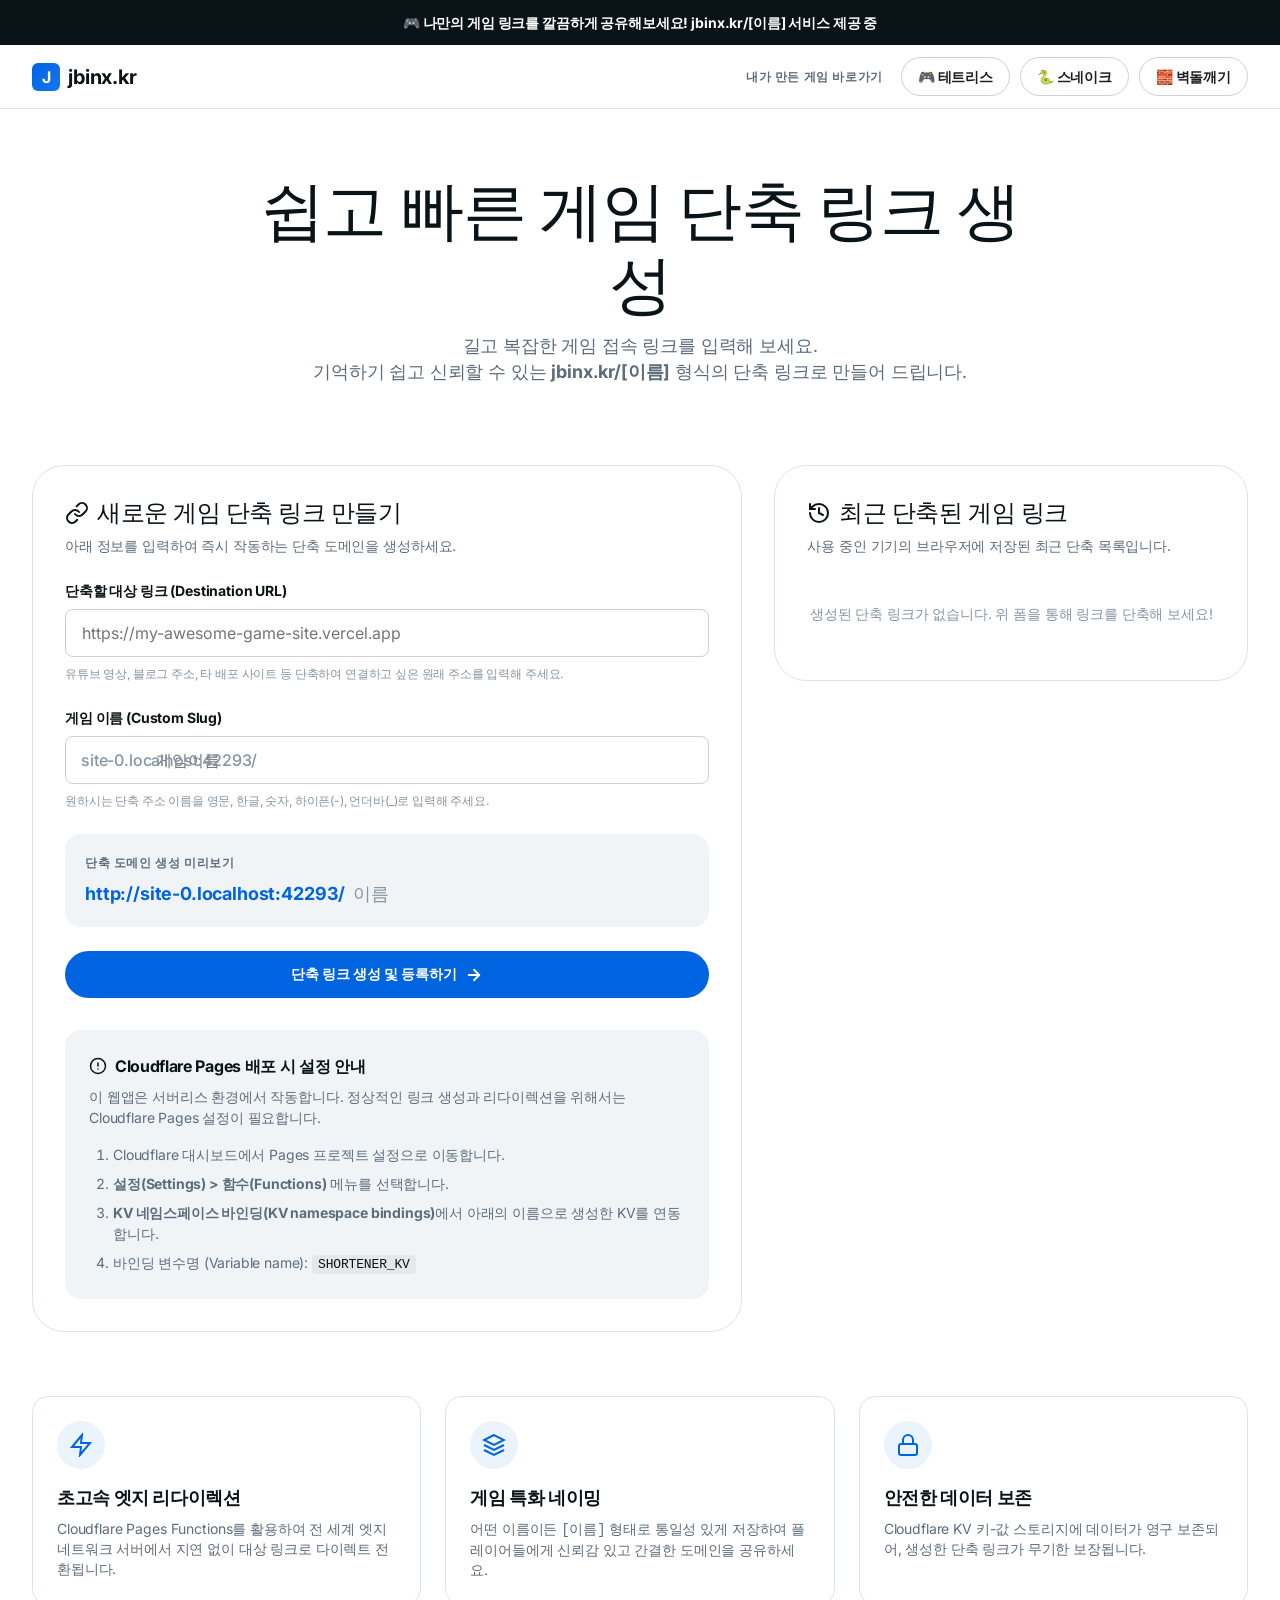
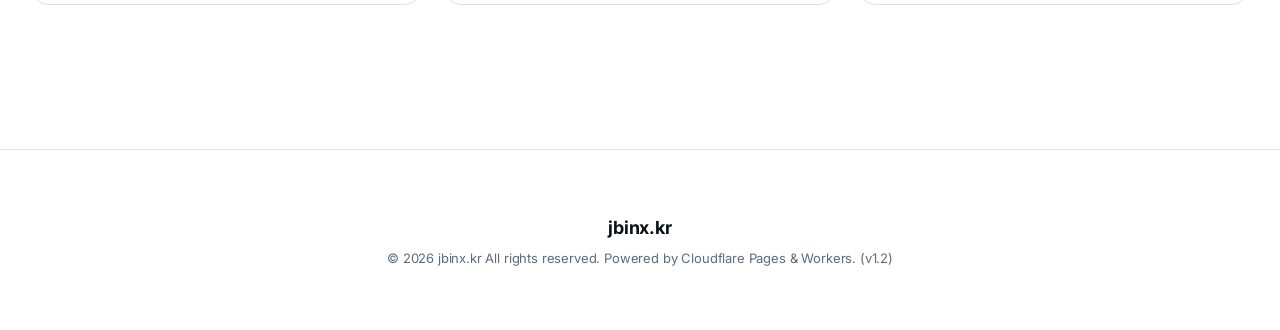
==== index.html @ 9cbcae5b "Update index.html" ====
<!DOCTYPE html>
<html lang="ko">
<head>
  <meta charset="UTF-8">
  <meta name="viewport" content="width=device-width, initial-scale=1.0">
  <title>jbinx.kr | 게임 링크 단축기 (Game URL Shortener)</title>
  <meta name="description" content="나만의 게임 링크를 깔끔하고 기억하기 쉬운 [이름]Game 형식의 단축 도메인으로 변환해 보세요.">
  <link rel="stylesheet" href="styles.css">
</head>
<body>

  <!-- Promo Banner -->
  <div class="header-promo">
    <span>🎮 나만의 게임 링크를 깔끔하게 공유해보세요! jbinx.kr/[이름] 서비스 제공 중</span>
  </div>

  <!-- Desktop/Mobile Navigation -->
  <header class="header-nav">
    <a href="#" class="nav-logo">
      <div class="nav-logo-icon">J</div>
      <span>jbinx<strong>.kr</strong></span>
    </a>
    
    <div class="nav-menu">
      <span class="nav-menu-title">내가 만든 게임 바로가기</span>
      <!-- Example Game Quick Links -->
      <a href="https://jbinx.kr/TetrisGame" class="nav-item" target="_blank">
        <span>🎮 테트리스</span>
      </a>
      <a href="https://jbinx.kr/SnakeGame" class="nav-item" target="_blank">
        <span>🐍 스네이크</span>
      </a>
      <a href="https://jbinx.kr/BrickGame" class="nav-item" target="_blank">
        <span>🧱 벽돌깨기</span>
      </a>
    </div>
  </header>

  <!-- Page Container -->
  <main class="container">
    
    <!-- Hero Section -->
    <section class="hero-section">
      <h1 class="hero-display">쉽고 빠른 게임 단축 링크 생성</h1>
      <p class="hero-subtitle subtitle-md">
        길고 복잡한 게임 접속 링크를 입력해 보세요.<br>
        기억하기 쉽고 신뢰할 수 있는 <strong>jbinx.kr/[이름]</strong> 형식의 단축 링크로 만들어 드립니다.
      </p>
    </section>

    <!-- Main Content Grid -->
    <div class="main-grid">
      
      <!-- Left Column: Shortener Form -->
      <div class="card">
        <h2 class="heading-sm card-title">
          <svg width="24" height="24" viewBox="0 0 24 24" fill="none" stroke="currentColor" stroke-width="2" stroke-linecap="round" stroke-linejoin="round" class="feather feather-link"><path d="M10 13a5 5 0 0 0 7.54.54l3-3a5 5 0 0 0-7.07-7.07l-1.72 1.71"></path><path d="M14 11a5 5 0 0 0-7.54-.54l-3 3a5 5 0 0 0 7.07 7.07l1.71-1.71"></path></svg>
          새로운 게임 단축 링크 만들기
        </h2>
        <p class="body-sm card-subtitle">아래 정보를 입력하여 즉시 작동하는 단축 도메인을 생성하세요.</p>

        <form id="shorten-form" novalidate>
          <!-- URL Input -->
          <div class="form-group">
            <label for="dest-url" class="form-label">단축할 대상 링크 (Destination URL)</label>
            <div class="input-container">
              <input type="url" id="dest-url" class="text-input" placeholder="https://my-awesome-game-site.vercel.app" required>
            </div>
            <p class="input-helper">유튜브 영상, 블로그 주소, 타 배포 사이트 등 단축하여 연결하고 싶은 원래 주소를 입력해 주세요.</p>
            <div id="url-error" class="input-error-msg">올바른 URL 형식을 입력해 주세요 (예: https://example.com)</div>
          </div>

          <!-- Custom Slug Input -->
          <div class="form-group">
            <label for="custom-slug" class="form-label">게임 이름 (Custom Slug)</label>
            <div class="input-container">
              <input type="text" id="custom-slug" class="text-input has-prefix" placeholder="게임이름" required pattern="^[a-zA-Z0-9-_\u3131-\uD79D]+$">
              <span class="input-prefix">jbinx.kr/</span>
            </div>
            <p class="input-helper">원하시는 단축 주소 이름을 영문, 한글, 숫자, 하이픈(-), 언더바(_)로 입력해 주세요.</p>
            <div id="slug-error" class="input-error-msg">영문, 한글, 숫자, 하이픈(-), 언더바(_)만 사용 가능합니다.</div>
          </div>

          <!-- Dynamic Preview Box -->
          <div class="preview-box">
            <span class="preview-label">단축 도메인 생성 미리보기</span>
            <div class="preview-value">
              <span id="preview-domain">https://jbinx.kr/</span><span id="preview-slug" class="preview-placeholder">이름</span>
            </div>
          </div>

          <!-- Submit Button -->
          <button type="submit" id="submit-btn" class="button-buy-cta">
            <span>단축 링크 생성 및 등록하기</span>
            <svg width="18" height="18" viewBox="0 0 24 24" fill="none" stroke="currentColor" stroke-width="2.5" stroke-linecap="round" stroke-linejoin="round"><line x1="5" y1="12" x2="19" y2="12"></line><polyline points="12 5 19 12 12 19"></polyline></svg>
          </button>
        </form>

        <!-- KV Connection Instruction -->
        <div class="help-box">
          <h3>
            <svg width="18" height="18" viewBox="0 0 24 24" fill="none" stroke="currentColor" stroke-width="2" stroke-linecap="round" stroke-linejoin="round" class="feather feather-alert-circle"><circle cx="12" cy="12" r="10"></circle><line x1="12" y1="8" x2="12" y2="12"></line><line x1="12" y1="16" x2="12.01" y2="16"></line></svg>
            Cloudflare Pages 배포 시 설정 안내
          </h3>
          <p>이 웹앱은 서버리스 환경에서 작동합니다. 정상적인 링크 생성과 리다이렉션을 위해서는 Cloudflare Pages 설정이 필요합니다.</p>
          <ol>
            <li>Cloudflare 대시보드에서 Pages 프로젝트 설정으로 이동합니다.</li>
            <li><strong>설정(Settings) > 함수(Functions)</strong> 메뉴를 선택합니다.</li>
            <li><strong>KV 네임스페이스 바인딩(KV namespace bindings)</strong>에서 아래의 이름으로 생성한 KV를 연동합니다.</li>
            <li>바인딩 변수명 (Variable name): <code>SHORTENER_KV</code></li>
          </ol>
        </div>
      </div>

      <!-- Right Column: Recent Links -->
      <div class="card">
        <h2 class="heading-sm card-title">
          <svg width="24" height="24" viewBox="0 0 24 24" fill="none" stroke="currentColor" stroke-width="2" stroke-linecap="round" stroke-linejoin="round" class="feather feather-history"><path d="M3 12a9 9 0 1 0 9-9 9.75 9.75 0 0 0-6.74 2.74L3 8"></path><polyline points="3 3 3 8 8 8"></polyline><line x1="12" y1="7" x2="12" y2="12"></line><line x1="12" y1="12" x2="16" y2="14"></line></svg>
          최근 단축된 게임 링크
        </h2>
        <p class="body-sm card-subtitle">사용 중인 기기의 브라우저에 저장된 최근 단축 목록입니다.</p>

        <div id="recent-links-container">
          <!-- Dynamically populated links -->
          <div class="links-list" id="links-list">
            <!-- Loading/Empty State placeholder -->
            <p class="text-center body-sm" style="padding: var(--space-xl) 0; color: var(--color-stone);">생성된 단축 링크가 없습니다. 위 폼을 통해 링크를 단축해 보세요!</p>
          </div>
        </div>
      </div>

    </div>

    <!-- Feature Grid -->
    <div class="feature-grid">
      <div class="feature-card">
        <div class="feature-icon">
          <svg viewBox="0 0 24 24" fill="none" stroke="currentColor" stroke-width="2"><polygon points="13 2 3 14 12 14 11 22 21 10 12 10 13 2"></polygon></svg>
        </div>
        <h3 class="subtitle-lg">초고속 엣지 리다이렉션</h3>
        <p class="body-sm">Cloudflare Pages Functions를 활용하여 전 세계 엣지 네트워크 서버에서 지연 없이 대상 링크로 다이렉트 전환됩니다.</p>
      </div>

      <div class="feature-card">
        <div class="feature-icon">
          <svg viewBox="0 0 24 24" fill="none" stroke="currentColor" stroke-width="2"><path d="M12 2L2 7l10 5 10-5-10-5zM2 17l10 5 10-5M2 12l10 5 10-5"></path></svg>
        </div>
        <h3 class="subtitle-lg">게임 특화 네이밍</h3>
        <p class="body-sm">어떤 이름이든 <code>[이름]</code> 형태로 통일성 있게 저장하여 플레이어들에게 신뢰감 있고 간결한 도메인을 공유하세요.</p>
      </div>

      <div class="feature-card">
        <div class="feature-icon">
          <svg viewBox="0 0 24 24" fill="none" stroke="currentColor" stroke-width="2"><rect x="3" y="11" width="18" height="11" rx="2" ry="2"></rect><path d="M7 11V7a5 5 0 0 1 10 0v4"></path></svg>
        </div>
        <h3 class="subtitle-lg">안전한 데이터 보존</h3>
        <p class="body-sm">Cloudflare KV 키-값 스토리지에 데이터가 영구 보존되어, 생성한 단축 링크가 무기한 보장됩니다.</p>
      </div>
    </div>

  </main>

  <!-- Footer Section -->
  <footer>
    <div class="footer-logo">jbinx.kr</div>
    <div class="footer-copy">© 2026 jbinx.kr All rights reserved. Powered by Cloudflare Pages & Workers. (v1.2)</div>
  </footer>

  <!-- Toast Notification -->
  <div class="toast-container" id="toast-container">
    <!-- Toasts dynamically appended here -->
  </div>

  <script src="app.js?v=1.3"></script>
</body>
</html>
---- styles.css ----
@import url('https://fonts.googleapis.com/css2?family=Inter:wght@300;400;500;700&display=swap');

:root {
  /* Color System */
  --color-primary: #0064e0;
  --color-primary-deep: #0457cb;
  --color-primary-soft: rgba(0, 100, 224, 0.08);
  --color-fb-blue: #1876f2;
  --color-success: #31a24c;
  --color-success-bg: rgba(49, 162, 76, 0.1);
  --color-warning: #f7b928;
  --color-warning-bg: rgba(247, 185, 40, 0.1);
  --color-critical: #e41e3f;
  --color-critical-strong: #f0284a;
  --color-critical-bg: rgba(228, 30, 63, 0.08);
  --color-canvas: #ffffff;
  --color-surface-soft: #f1f4f7;
  --color-ink-deep: #0a1317;
  --color-ink: #1c1e21;
  --color-charcoal: #444950;
  --color-slate: #4b4c4f;
  --color-steel: #5d6c7b;
  --color-stone: #8595a4;
  --color-hairline: #ced0d4;
  --color-hairline-soft: #dee3e9;
  --color-disabled-text: #bcc0c4;
  --color-ink-button: #000000;
  --color-on-ink-button: #ffffff;

  /* Typography Scale */
  --font-family: 'Inter', -apple-system, BlinkMacSystemFont, "Segoe UI", Roboto, Helvetica, Arial, sans-serif;

  /* Border Radius */
  --rounded-xs: 2px;
  --rounded-sm: 4px;
  --rounded-md: 6px;
  --rounded-lg: 8px;
  --rounded-xl: 16px;
  --rounded-xxl: 24px;
  --rounded-xxxl: 32px;
  --rounded-feature: 40px;
  --rounded-full: 100px;
  --rounded-circle: 50%;

  /* Spacing */
  --space-xxs: 4px;
  --space-xs: 8px;
  --space-sm: 10px;
  --space-md: 12px;
  --space-base: 16px;
  --space-lg: 20px;
  --space-xl: 24px;
  --space-xxl: 32px;
  --space-xxxl: 40px;
  --space-section-sm: 48px;
  --space-section: 64px;
  --space-section-lg: 80px;
  --space-hero: 120px;

  /* Transitions */
  --transition-fast: 150ms cubic-bezier(0.1, 0.9, 0.2, 1);
  --transition-normal: 250ms cubic-bezier(0.1, 0.9, 0.2, 1);
}

/* Reset & Base */
*, *::before, *::after {
  box-sizing: border-box;
  margin: 0;
  padding: 0;
}

body {
  font-family: var(--font-family);
  background-color: var(--color-canvas);
  color: var(--color-ink);
  -webkit-font-smoothing: antialiased;
  -moz-osx-font-smoothing: grayscale;
  line-height: 1.5;
  letter-spacing: -0.16px;
}

/* Scrollbar styling */
::-webkit-scrollbar {
  width: 8px;
  height: 8px;
}
::-webkit-scrollbar-track {
  background: var(--color-surface-soft);
}
::-webkit-scrollbar-thumb {
  background: var(--color-hairline);
  border-radius: var(--rounded-full);
}
::-webkit-scrollbar-thumb:hover {
  background: var(--color-stone);
}

/* Typography Utility Classes */
h1, h2, h3, h4, h5, h6 {
  font-weight: 500;
  color: var(--color-ink-deep);
  letter-spacing: -0.02em;
}

.hero-display {
  font-size: clamp(36px, 5vw, 64px);
  font-weight: 500;
  line-height: 1.16;
}

.display-lg {
  font-size: clamp(28px, 4vw, 48px);
  font-weight: 500;
  line-height: 1.17;
}

.heading-lg {
  font-size: 36px;
  font-weight: 500;
  line-height: 1.28;
}

.heading-md {
  font-size: 28px;
  font-weight: 300;
  line-height: 1.21;
}

.heading-sm {
  font-size: 24px;
  font-weight: 500;
  line-height: 1.25;
}

.subtitle-lg {
  font-size: 18px;
  font-weight: 700;
  line-height: 1.44;
}

.subtitle-md {
  font-size: 18px;
  font-weight: 400;
  line-height: 1.44;
}

.body-md {
  font-size: 16px;
  font-weight: 400;
  line-height: 1.50;
  letter-spacing: -0.16px;
}

.body-md-bold {
  font-size: 16px;
  font-weight: 700;
  line-height: 1.50;
  letter-spacing: -0.16px;
}

.body-sm {
  font-size: 14px;
  font-weight: 400;
  line-height: 1.43;
  letter-spacing: -0.14px;
  color: var(--color-steel);
}

.body-sm-bold {
  font-size: 14px;
  font-weight: 700;
  line-height: 1.43;
  letter-spacing: -0.14px;
}

.caption {
  font-size: 12px;
  font-weight: 400;
  line-height: 1.33;
  color: var(--color-stone);
}

.caption-bold {
  font-size: 12px;
  font-weight: 700;
  line-height: 1.33;
}

/* Layout Elements */
.header-promo {
  background-color: var(--color-ink-deep);
  color: var(--color-canvas);
  font-size: 14px;
  font-weight: 700;
  text-align: center;
  padding: var(--space-md) var(--space-xl);
  letter-spacing: -0.14px;
}

.header-promo a {
  color: var(--color-warning);
  text-decoration: none;
  margin-left: var(--space-xs);
  border-bottom: 1px solid currentColor;
  transition: opacity var(--transition-fast);
}

.header-promo a:hover {
  opacity: 0.8;
}

.header-nav {
  position: sticky;
  top: 0;
  z-index: 100;
  background-color: rgba(255, 255, 255, 0.9);
  backdrop-filter: blur(20px);
  -webkit-backdrop-filter: blur(20px);
  height: 64px;
  border-bottom: 1px solid var(--color-hairline-soft);
  display: flex;
  align-items: center;
  justify-content: space-between;
  padding: 0 var(--space-xxl);
}

.nav-logo {
  display: flex;
  align-items: center;
  gap: var(--space-xs);
  text-decoration: none;
  font-size: 20px;
  font-weight: 700;
  color: var(--color-ink-deep);
}

.nav-logo-icon {
  width: 28px;
  height: 28px;
  background: linear-gradient(135deg, var(--color-primary), var(--color-fb-blue));
  border-radius: var(--rounded-md);
  display: flex;
  align-items: center;
  justify-content: center;
  color: white;
  font-weight: 700;
  font-size: 16px;
}

.nav-menu {
  display: flex;
  gap: var(--space-sm);
  align-items: center;
}

.nav-menu-title {
  font-size: 12px;
  font-weight: 700;
  color: var(--color-steel);
  text-transform: uppercase;
  letter-spacing: 0.05em;
  margin-right: var(--space-xs);
}

.nav-item {
  background-color: var(--color-canvas);
  color: var(--color-ink);
  font-size: 14px;
  font-weight: 700;
  text-decoration: none;
  padding: 8px 16px;
  border-radius: var(--rounded-full);
  border: 1px solid var(--color-hairline);
  transition: all var(--transition-fast);
  display: inline-flex;
  align-items: center;
  gap: 6px;
}

.nav-item:hover {
  background-color: var(--color-surface-soft);
  border-color: var(--color-steel);
}

.nav-item.active {
  background-color: var(--color-ink-deep);
  color: var(--color-canvas);
  border-color: var(--color-ink-deep);
}

.nav-item img {
  width: 16px;
  height: 16px;
  border-radius: var(--rounded-circle);
}

/* Page Container */
.container {
  max-width: 1280px;
  margin: 0 auto;
  padding: var(--space-section) var(--space-xxl);
}

/* Hero Section */
.hero-section {
  text-align: center;
  margin-bottom: var(--space-section-lg);
  max-width: 800px;
  margin-left: auto;
  margin-right: auto;
}

.hero-subtitle {
  color: var(--color-steel);
  margin-top: var(--space-md);
  margin-bottom: var(--space-xl);
}

/* Main Grid Layout */
.main-grid {
  display: grid;
  grid-template-columns: 3fr 2fr;
  gap: var(--space-xxl);
  align-items: start;
}

@media (max-width: 1024px) {
  .main-grid {
    grid-template-columns: 1fr;
  }
}

/* Card Styles */
.card {
  background-color: var(--color-canvas);
  border-radius: var(--rounded-xxxl);
  border: 1px solid var(--color-hairline-soft);
  padding: var(--space-xxl);
  box-shadow: none;
  position: relative;
  overflow: hidden;
}

.card-title {
  margin-bottom: var(--space-xs);
  display: flex;
  align-items: center;
  gap: var(--space-xs);
}

.card-subtitle {
  color: var(--color-steel);
  margin-bottom: var(--space-xl);
}

/* Form Styles */
.form-group {
  margin-bottom: var(--space-xl);
}

.form-label {
  display: block;
  font-size: 14px;
  font-weight: 700;
  color: var(--color-ink-deep);
  margin-bottom: var(--space-xs);
}

.input-container {
  position: relative;
  display: flex;
  align-items: center;
}

.text-input {
  width: 100%;
  height: 48px;
  padding: 0 var(--space-base);
  font-family: var(--font-family);
  font-size: 16px;
  color: var(--color-ink);
  background-color: var(--color-canvas);
  border: 1px solid var(--color-hairline);
  border-radius: var(--rounded-lg);
  outline: none;
  transition: all var(--transition-fast);
}

.text-input:focus {
  border: 2px solid var(--color-fb-blue);
  padding: 0 calc(var(--space-base) - 1px);
}

.text-input.error {
  border: 1px solid var(--color-critical-strong);
  background-color: rgba(240, 40, 74, 0.02);
}

.input-prefix {
  position: absolute;
  left: var(--space-base);
  color: var(--color-stone);
  font-weight: 500;
  pointer-events: none;
  user-select: none;
}

.text-input.has-prefix {
  padding-left: 90px; /* Adjust according to "jbinx.kr/" size */
}

.input-helper {
  font-size: 12px;
  color: var(--color-stone);
  margin-top: var(--space-xs);
}

.input-error-msg {
  font-size: 13px;
  color: var(--color-critical-strong);
  margin-top: var(--space-xs);
  display: none;
}

/* Preview Area */
.preview-box {
  background-color: var(--color-surface-soft);
  border-radius: var(--rounded-xl);
  padding: var(--space-lg);
  margin-bottom: var(--space-xl);
  display: flex;
  flex-direction: column;
  gap: var(--space-xs);
}

.preview-label {
  font-size: 12px;
  font-weight: 700;
  color: var(--color-steel);
  text-transform: uppercase;
  letter-spacing: 0.05em;
}

.preview-value {
  font-size: 18px;
  font-weight: 700;
  color: var(--color-primary);
  word-break: break-all;
  display: flex;
  align-items: center;
  gap: var(--space-xs);
}

.preview-placeholder {
  color: var(--color-stone);
  font-weight: 400;
}

/* Button Styles */
.button-primary {
  background-color: var(--color-ink-button);
  color: var(--color-on-ink-button);
  font-family: var(--font-family);
  font-size: 14px;
  font-weight: 700;
  padding: 14px 30px;
  border-radius: var(--rounded-full);
  border: none;
  cursor: pointer;
  display: inline-flex;
  align-items: center;
  justify-content: center;
  gap: var(--space-xs);
  width: 100%;
  transition: background-color var(--transition-fast);
}

.button-primary:hover {
  background-color: var(--color-charcoal);
}

.button-primary:active {
  background-color: #333333;
}

.button-primary:disabled {
  background-color: var(--color-disabled-text);
  color: var(--color-canvas);
  cursor: not-allowed;
}

.button-buy-cta {
  background-color: var(--color-primary);
  color: white;
  font-family: var(--font-family);
  font-size: 14px;
  font-weight: 700;
  padding: 14px 30px;
  border-radius: var(--rounded-full);
  border: none;
  cursor: pointer;
  display: inline-flex;
  align-items: center;
  justify-content: center;
  gap: var(--space-xs);
  width: 100%;
  transition: background-color var(--transition-fast);
}

.button-buy-cta:hover {
  background-color: var(--color-primary-deep);
}

.button-buy-cta:active {
  background-color: #0246a4;
}

.button-buy-cta:disabled {
  background-color: var(--color-disabled-text);
  color: var(--color-canvas);
  cursor: not-allowed;
}

.button-secondary {
  background-color: transparent;
  color: var(--color-ink-deep);
  font-family: var(--font-family);
  font-size: 14px;
  font-weight: 700;
  padding: 12px 28px;
  border-radius: var(--rounded-full);
  border: 2px solid var(--color-ink-deep);
  cursor: pointer;
  display: inline-flex;
  align-items: center;
  justify-content: center;
  gap: var(--space-xs);
  transition: all var(--transition-fast);
}

.button-secondary:hover {
  background-color: var(--color-surface-soft);
}

.button-secondary:active {
  background-color: var(--color-hairline-soft);
}

/* Badges */
.badge {
  display: inline-flex;
  align-items: center;
  font-size: 12px;
  font-weight: 700;
  padding: 4px 10px;
  border-radius: var(--rounded-full);
  letter-spacing: -0.01em;
}

.badge-yellow {
  background-color: var(--color-warning-bg);
  color: #c98a00;
  border: 1px solid rgba(247, 185, 40, 0.3);
}

.badge-success {
  background-color: var(--color-success-bg);
  color: var(--color-success);
  border: 1px solid rgba(49, 162, 76, 0.3);
}

.badge-critical {
  background-color: var(--color-critical-bg);
  color: var(--color-critical-strong);
  border: 1px solid rgba(240, 40, 74, 0.2);
}

/* Recent Links List */
.links-list {
  display: flex;
  flex-direction: column;
  gap: var(--space-base);
}

.link-item {
  display: flex;
  align-items: center;
  justify-content: space-between;
  padding: var(--space-base);
  background-color: var(--color-canvas);
  border: 1px solid var(--color-hairline-soft);
  border-radius: var(--rounded-xl);
  transition: border-color var(--transition-fast);
}

.link-item:hover {
  border-color: var(--color-hairline);
}

.link-info {
  display: flex;
  flex-direction: column;
  gap: 2px;
  overflow: hidden;
  padding-right: var(--space-base);
}

.link-short {
  font-size: 16px;
  font-weight: 700;
  color: var(--color-ink-deep);
  text-decoration: none;
  word-break: break-all;
  display: inline-flex;
  align-items: center;
  gap: var(--space-xs);
}

.link-short:hover {
  color: var(--color-primary);
}

.link-dest {
  font-size: 13px;
  color: var(--color-steel);
  white-space: nowrap;
  overflow: hidden;
  text-overflow: ellipsis;
}

.link-actions {
  display: flex;
  gap: var(--space-xs);
  flex-shrink: 0;
}

.icon-btn {
  width: 40px;
  height: 40px;
  border-radius: var(--rounded-circle);
  border: 1px solid var(--color-hairline-soft);
  background-color: var(--color-canvas);
  color: var(--color-ink);
  cursor: pointer;
  display: flex;
  align-items: center;
  justify-content: center;
  transition: all var(--transition-fast);
}

.icon-btn:hover {
  background-color: var(--color-surface-soft);
  border-color: var(--color-hairline);
}

.icon-btn:active {
  background-color: var(--color-hairline-soft);
}

.icon-btn svg {
  width: 18px;
  height: 18px;
}

/* Toast Notification */
.toast-container {
  position: fixed;
  bottom: var(--space-xxl);
  left: 50%;
  transform: translateX(-50%) translateY(100px);
  z-index: 1000;
  display: flex;
  flex-direction: column;
  gap: var(--space-xs);
  transition: transform 300ms cubic-bezier(0.1, 0.9, 0.2, 1);
  pointer-events: none;
}

.toast {
  background-color: var(--color-ink-deep);
  color: var(--color-canvas);
  padding: 12px var(--space-xl);
  border-radius: var(--rounded-full);
  font-size: 14px;
  font-weight: 700;
  box-shadow: 0 4px 12px rgba(0, 0, 0, 0.15);
  display: flex;
  align-items: center;
  gap: var(--space-xs);
  pointer-events: auto;
}

.toast.toast-error {
  background-color: var(--color-critical-strong);
}

.toast-container.show {
  transform: translateX(-50%) translateY(0);
}

/* Help Box (KV info) */
.help-box {
  background-color: var(--color-surface-soft);
  border-radius: var(--rounded-xl);
  padding: var(--space-xl);
  margin-top: var(--space-xxl);
}

.help-box h3 {
  font-size: 16px;
  font-weight: 700;
  margin-bottom: var(--space-xs);
  display: flex;
  align-items: center;
  gap: var(--space-xs);
}

.help-box p {
  font-size: 14px;
  color: var(--color-steel);
  margin-bottom: var(--space-base);
}

.help-box ol {
  padding-left: var(--space-xl);
  font-size: 14px;
  color: var(--color-steel);
  display: flex;
  flex-direction: column;
  gap: var(--space-xs);
}

.help-box code {
  background-color: rgba(0, 0, 0, 0.05);
  padding: 2px 6px;
  border-radius: var(--rounded-sm);
  font-family: monospace;
  font-size: 13px;
  color: var(--color-ink-deep);
}

/* Feature grid in landing page */
.feature-grid {
  display: grid;
  grid-template-columns: repeat(3, 1fr);
  gap: var(--space-xl);
  margin-top: var(--space-section);
}

@media (max-width: 768px) {
  .feature-grid {
    grid-template-columns: 1fr;
  }
}

.feature-card {
  background-color: var(--color-canvas);
  border: 1px solid var(--color-hairline-soft);
  border-radius: var(--rounded-xl);
  padding: var(--space-xl);
  display: flex;
  flex-direction: column;
  gap: var(--space-xs);
}

.feature-icon {
  width: 48px;
  height: 48px;
  background-color: var(--color-primary-soft);
  color: var(--color-primary);
  border-radius: var(--rounded-circle);
  display: flex;
  align-items: center;
  justify-content: center;
  margin-bottom: var(--space-xs);
}

.feature-icon svg {
  width: 24px;
  height: 24px;
}

/* Footer Section */
footer {
  border-top: 1px solid var(--color-hairline-soft);
  padding: var(--space-section) 0;
  margin-top: var(--space-section-lg);
  text-align: center;
}

.footer-logo {
  font-size: 18px;
  font-weight: 700;
  color: var(--color-ink-deep);
  margin-bottom: var(--space-xs);
}

.footer-copy {
  font-size: 13px;
  color: var(--color-steel);
}

/* Utility classes */
.flex-between {
  display: flex;
  justify-content: space-between;
  align-items: center;
}

.d-none {
  display: none !important;
}

.text-center {
  text-align: center;
}
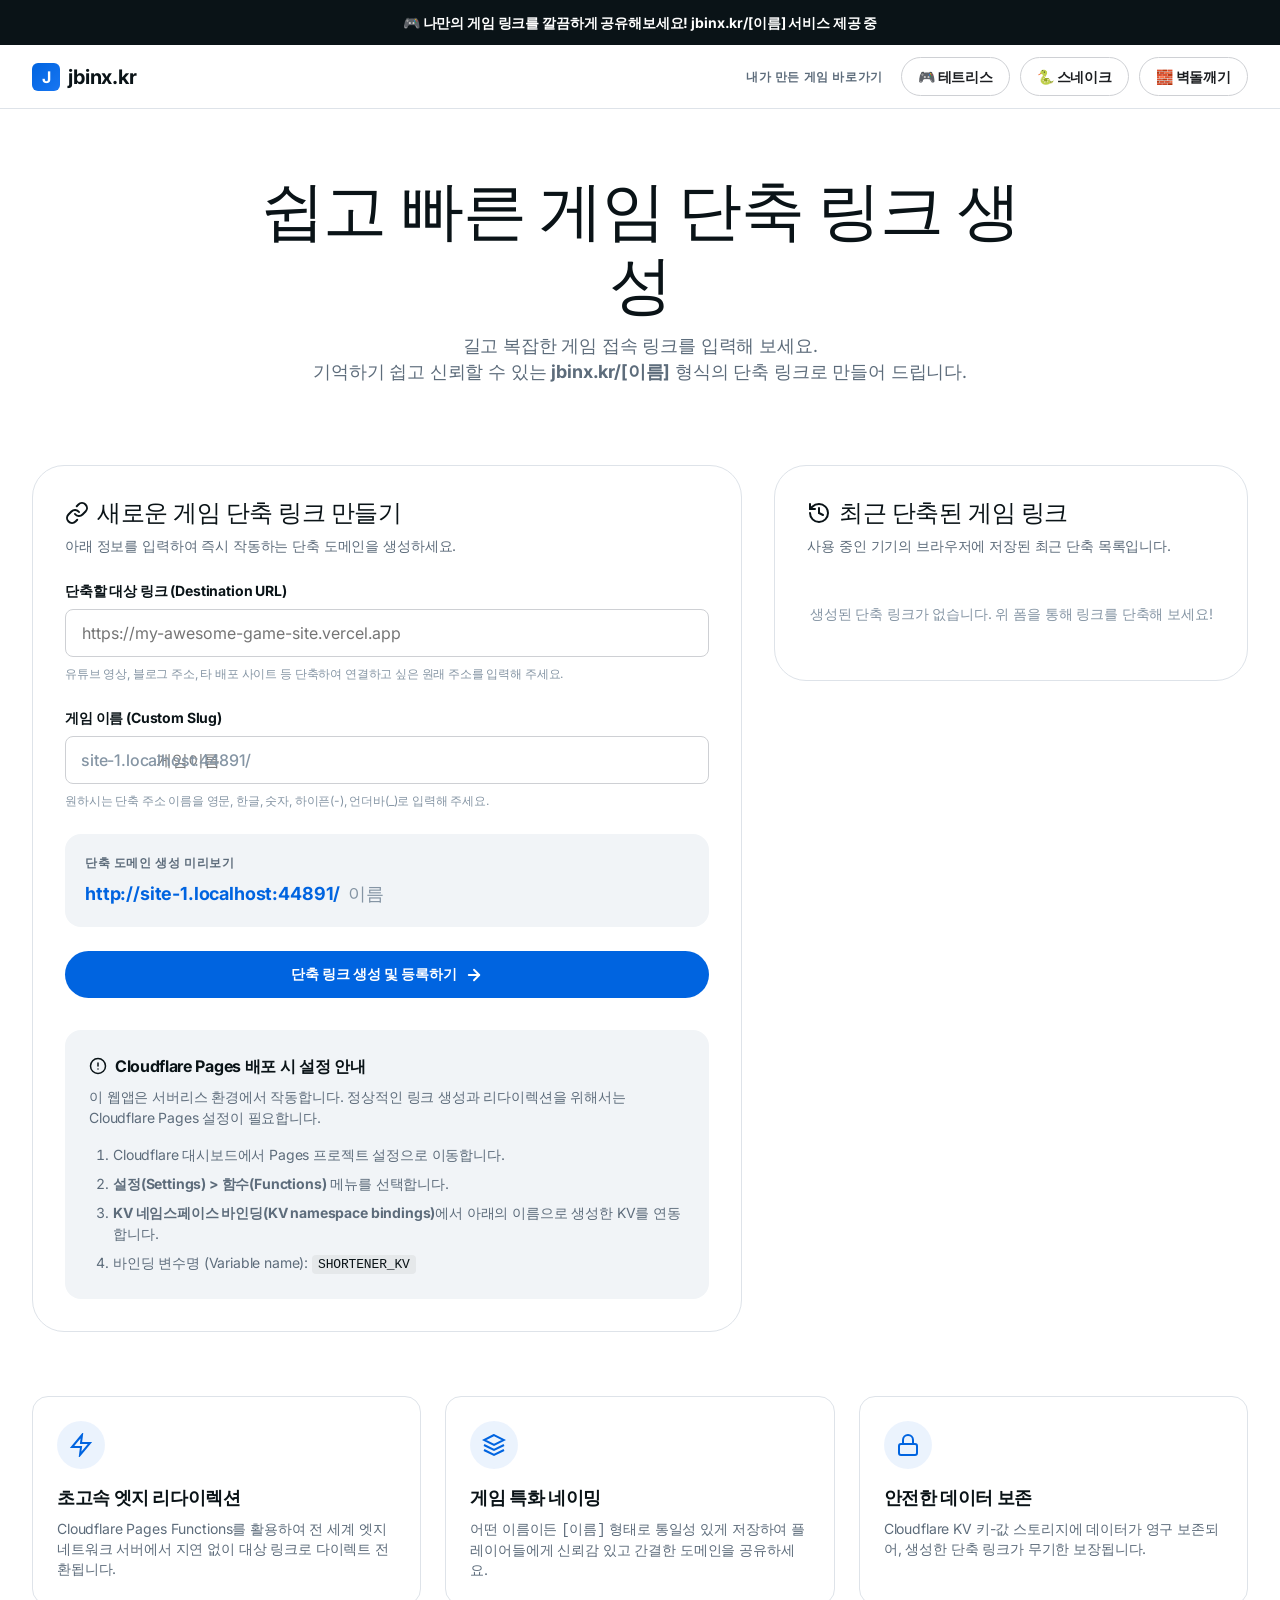
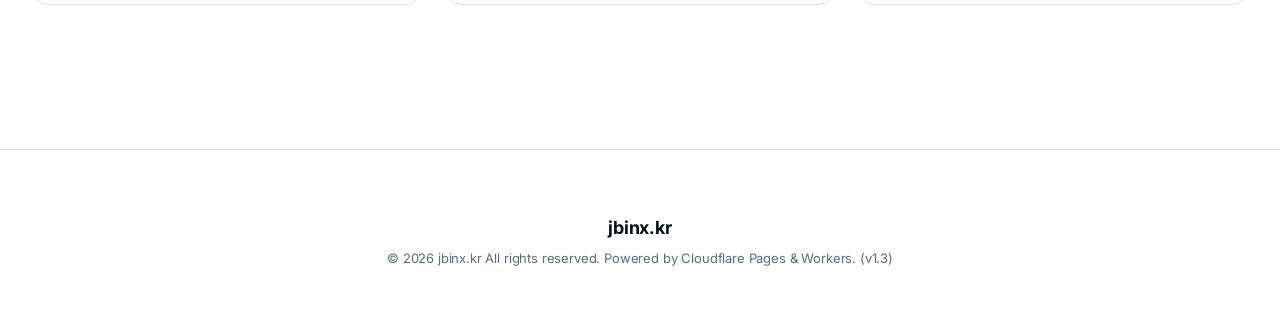
==== commit 98971682: "Update index.html" ====
--- a/index.html
+++ b/index.html
@@ -163,7 +163,7 @@
   <!-- Footer Section -->
   <footer>
     <div class="footer-logo">jbinx.kr</div>
-    <div class="footer-copy">© 2026 jbinx.kr All rights reserved. Powered by Cloudflare Pages & Workers. (v1.2)</div>
+    <div class="footer-copy">© 2026 jbinx.kr All rights reserved. Powered by Cloudflare Pages & Workers. (v1.3)</div>
   </footer>
 
   <!-- Toast Notification -->
@@ -171,6 +171,6 @@
     <!-- Toasts dynamically appended here -->
   </div>
 
-  <script src="app.js?v=1.3"></script>
+  <script src="app.js?v=1.2"></script>
 </body>
 </html>
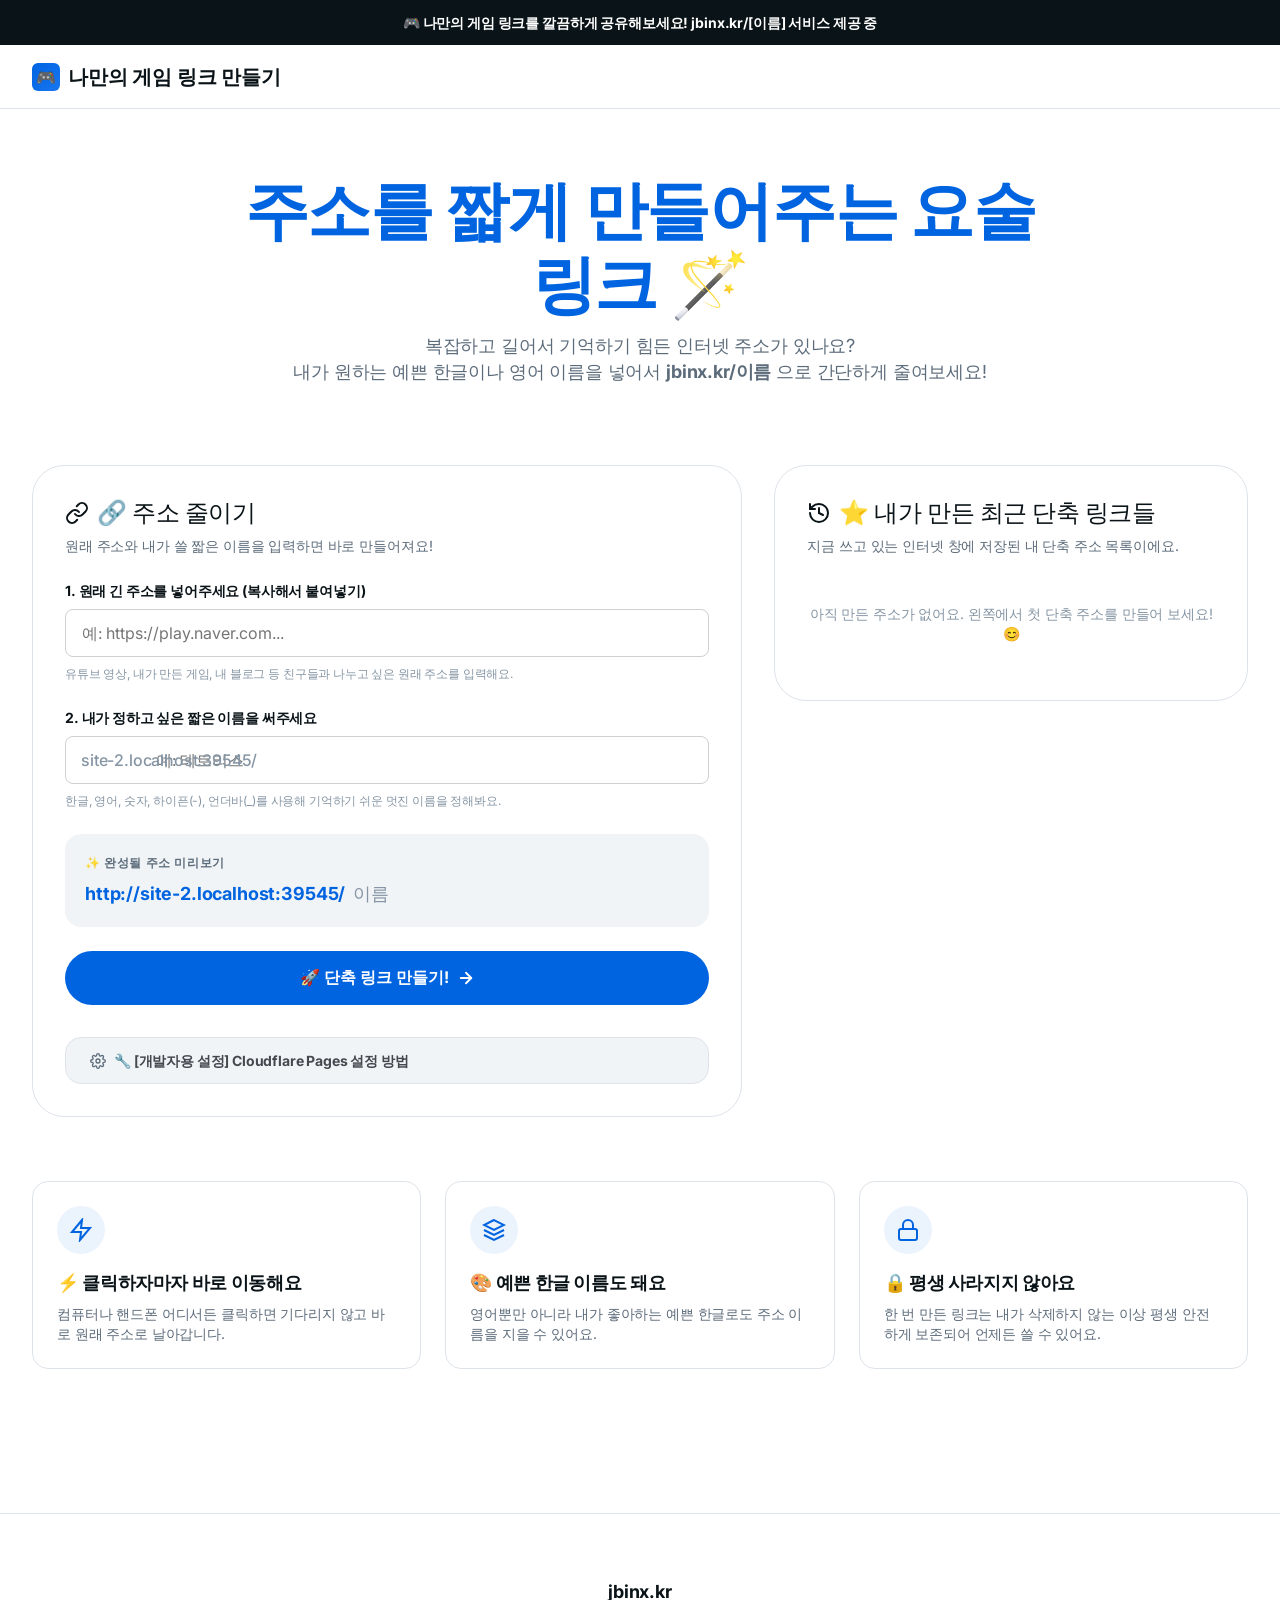
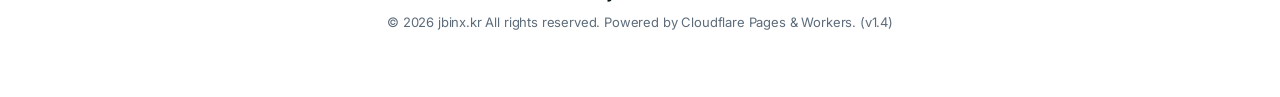
==== commit 955e4b70: "Add files via upload" ====
--- a/index.html
+++ b/index.html
@@ -17,23 +17,9 @@
   <!-- Desktop/Mobile Navigation -->
   <header class="header-nav">
     <a href="#" class="nav-logo">
-      <div class="nav-logo-icon">J</div>
-      <span>jbinx<strong>.kr</strong></span>
+      <div class="nav-logo-icon">🎮</div>
+      <span>나만의 게임 링크 만들기</span>
     </a>
-    
-    <div class="nav-menu">
-      <span class="nav-menu-title">내가 만든 게임 바로가기</span>
-      <!-- Example Game Quick Links -->
-      <a href="https://jbinx.kr/TetrisGame" class="nav-item" target="_blank">
-        <span>🎮 테트리스</span>
-      </a>
-      <a href="https://jbinx.kr/SnakeGame" class="nav-item" target="_blank">
-        <span>🐍 스네이크</span>
-      </a>
-      <a href="https://jbinx.kr/BrickGame" class="nav-item" target="_blank">
-        <span>🧱 벽돌깨기</span>
-      </a>
-    </div>
   </header>
 
   <!-- Page Container -->
@@ -41,10 +27,10 @@
     
     <!-- Hero Section -->
     <section class="hero-section">
-      <h1 class="hero-display">쉽고 빠른 게임 단축 링크 생성</h1>
+      <h1 class="hero-display" style="font-weight: 700; color: var(--color-primary);">주소를 짧게 만들어주는 요술 링크 🪄</h1>
       <p class="hero-subtitle subtitle-md">
-        길고 복잡한 게임 접속 링크를 입력해 보세요.<br>
-        기억하기 쉽고 신뢰할 수 있는 <strong>jbinx.kr/[이름]</strong> 형식의 단축 링크로 만들어 드립니다.
+        복잡하고 길어서 기억하기 힘든 인터넷 주소가 있나요?<br>
+        내가 원하는 예쁜 한글이나 영어 이름을 넣어서 <strong>jbinx.kr/이름</strong> 으로 간단하게 줄여보세요!
       </p>
     </section>
 
@@ -55,70 +41,72 @@
       <div class="card">
         <h2 class="heading-sm card-title">
           <svg width="24" height="24" viewBox="0 0 24 24" fill="none" stroke="currentColor" stroke-width="2" stroke-linecap="round" stroke-linejoin="round" class="feather feather-link"><path d="M10 13a5 5 0 0 0 7.54.54l3-3a5 5 0 0 0-7.07-7.07l-1.72 1.71"></path><path d="M14 11a5 5 0 0 0-7.54-.54l-3 3a5 5 0 0 0 7.07 7.07l1.71-1.71"></path></svg>
-          새로운 게임 단축 링크 만들기
+          🔗 주소 줄이기
         </h2>
-        <p class="body-sm card-subtitle">아래 정보를 입력하여 즉시 작동하는 단축 도메인을 생성하세요.</p>
+        <p class="body-sm card-subtitle">원래 주소와 내가 쓸 짧은 이름을 입력하면 바로 만들어져요!</p>
 
         <form id="shorten-form" novalidate>
           <!-- URL Input -->
           <div class="form-group">
-            <label for="dest-url" class="form-label">단축할 대상 링크 (Destination URL)</label>
+            <label for="dest-url" class="form-label">1. 원래 긴 주소를 넣어주세요 (복사해서 붙여넣기)</label>
             <div class="input-container">
-              <input type="url" id="dest-url" class="text-input" placeholder="https://my-awesome-game-site.vercel.app" required>
+              <input type="url" id="dest-url" class="text-input" placeholder="예: https://play.naver.com..." required>
             </div>
-            <p class="input-helper">유튜브 영상, 블로그 주소, 타 배포 사이트 등 단축하여 연결하고 싶은 원래 주소를 입력해 주세요.</p>
-            <div id="url-error" class="input-error-msg">올바른 URL 형식을 입력해 주세요 (예: https://example.com)</div>
+            <p class="input-helper">유튜브 영상, 내가 만든 게임, 내 블로그 등 친구들과 나누고 싶은 원래 주소를 입력해요.</p>
+            <div id="url-error" class="input-error-msg">인터넷 주소(http:// 나 https://로 시작하는 주소)를 똑바로 써주세요!</div>
           </div>
 
           <!-- Custom Slug Input -->
           <div class="form-group">
-            <label for="custom-slug" class="form-label">게임 이름 (Custom Slug)</label>
+            <label for="custom-slug" class="form-label">2. 내가 정하고 싶은 짧은 이름을 써주세요</label>
             <div class="input-container">
-              <input type="text" id="custom-slug" class="text-input has-prefix" placeholder="게임이름" required pattern="^[a-zA-Z0-9-_\u3131-\uD79D]+$">
+              <input type="text" id="custom-slug" class="text-input has-prefix" placeholder="예: 테트리스" required pattern="^[a-zA-Z0-9-_\u3131-\uD79D]+$">
               <span class="input-prefix">jbinx.kr/</span>
             </div>
-            <p class="input-helper">원하시는 단축 주소 이름을 영문, 한글, 숫자, 하이픈(-), 언더바(_)로 입력해 주세요.</p>
-            <div id="slug-error" class="input-error-msg">영문, 한글, 숫자, 하이픈(-), 언더바(_)만 사용 가능합니다.</div>
+            <p class="input-helper">한글, 영어, 숫자, 하이픈(-), 언더바(_)를 사용해 기억하기 쉬운 멋진 이름을 정해봐요.</p>
+            <div id="slug-error" class="input-error-msg">한글, 영어, 숫자, 하이픈(-)만 쓸 수 있어요!</div>
           </div>
 
           <!-- Dynamic Preview Box -->
           <div class="preview-box">
-            <span class="preview-label">단축 도메인 생성 미리보기</span>
+            <span class="preview-label">✨ 완성될 주소 미리보기</span>
             <div class="preview-value">
               <span id="preview-domain">https://jbinx.kr/</span><span id="preview-slug" class="preview-placeholder">이름</span>
             </div>
           </div>
 
           <!-- Submit Button -->
-          <button type="submit" id="submit-btn" class="button-buy-cta">
-            <span>단축 링크 생성 및 등록하기</span>
+          <button type="submit" id="submit-btn" class="button-buy-cta" style="font-size: 16px; padding: 16px 30px;">
+            <span>🚀 단축 링크 만들기!</span>
             <svg width="18" height="18" viewBox="0 0 24 24" fill="none" stroke="currentColor" stroke-width="2.5" stroke-linecap="round" stroke-linejoin="round"><line x1="5" y1="12" x2="19" y2="12"></line><polyline points="12 5 19 12 12 19"></polyline></svg>
           </button>
         </form>
 
-        <!-- KV Connection Instruction -->
-        <div class="help-box">
-          <h3>
-            <svg width="18" height="18" viewBox="0 0 24 24" fill="none" stroke="currentColor" stroke-width="2" stroke-linecap="round" stroke-linejoin="round" class="feather feather-alert-circle"><circle cx="12" cy="12" r="10"></circle><line x1="12" y1="8" x2="12" y2="12"></line><line x1="12" y1="16" x2="12.01" y2="16"></line></svg>
-            Cloudflare Pages 배포 시 설정 안내
-          </h3>
-          <p>이 웹앱은 서버리스 환경에서 작동합니다. 정상적인 링크 생성과 리다이렉션을 위해서는 Cloudflare Pages 설정이 필요합니다.</p>
-          <ol>
-            <li>Cloudflare 대시보드에서 Pages 프로젝트 설정으로 이동합니다.</li>
-            <li><strong>설정(Settings) > 함수(Functions)</strong> 메뉴를 선택합니다.</li>
-            <li><strong>KV 네임스페이스 바인딩(KV namespace bindings)</strong>에서 아래의 이름으로 생성한 KV를 연동합니다.</li>
-            <li>바인딩 변수명 (Variable name): <code>SHORTENER_KV</code></li>
-          </ol>
-        </div>
+        <!-- KV Connection Instruction (Collapsible for Kids) -->
+        <details class="help-box" style="cursor: pointer; padding: var(--space-md) var(--space-xl); margin-top: var(--space-xxl); border: 1px solid var(--color-hairline-soft); border-radius: var(--rounded-xl); background-color: var(--color-surface-soft);">
+          <summary style="font-size: 14px; font-weight: 700; color: var(--color-charcoal); display: flex; align-items: center; gap: var(--space-xs); outline: none; list-style: none;">
+            <svg width="16" height="16" viewBox="0 0 24 24" fill="none" stroke="currentColor" stroke-width="2" stroke-linecap="round" stroke-linejoin="round" class="feather feather-settings" style="color: var(--color-steel);"><circle cx="12" cy="12" r="3"></circle><path d="M19.4 15a1.65 1.65 0 0 0 .33 1.82l.06.06a2 2 0 1 1-2.83 2.83l-.06-.06a1.65 1.65 0 0 0-1.82-.33 1.65 1.65 0 0 0-1 1.51V21a2 2 0 0 1-4 0v-.09A1.65 1.65 0 0 0 9 19.4a1.65 1.65 0 0 0-1.82.33l-.06.06a2 2 0 1 1-2.83-2.83l.06-.06a1.65 1.65 0 0 0 .33-1.82 1.65 1.65 0 0 0-1.51-1H3a2 2 0 0 1 0-4h.09A1.65 1.65 0 0 0 4.6 9a1.65 1.65 0 0 0-.33-1.82l-.06-.06a2 2 0 1 1 2.83-2.83l.06.06a1.65 1.65 0 0 0 1.82.33H9a1.65 1.65 0 0 0 1-1.51V3a2 2 0 0 1 4 0v.09a1.65 1.65 0 0 0 1 1.51 1.65 1.65 0 0 0 1.82-.33l.06-.06a2 2 0 1 1 2.83 2.83l-.06.06a1.65 1.65 0 0 0-.33 1.82V9a1.65 1.65 0 0 0 1.51 1H21a2 2 0 0 1 0 4h-.09a1.65 1.65 0 0 0-1.51 1z"></path></svg>
+            <span>🔧 [개발자용 설정] Cloudflare Pages 설정 방법</span>
+          </summary>
+          <div style="margin-top: var(--space-md); font-size: 13px; line-height: 1.6; color: var(--color-slate); cursor: default;" onclick="event.stopPropagation();">
+            <p style="margin-bottom: var(--space-xs);">정상적인 링크 작동과 리다이렉션을 위해서는 Cloudflare Pages 설정이 필요합니다.</p>
+            <ol style="padding-left: var(--space-base); display: flex; flex-direction: column; gap: var(--space-xxs);">
+              <li>Cloudflare 대시보드에서 Pages 프로젝트 설정으로 이동합니다.</li>
+              <li><strong>설정(Settings) > Variables & secrets 또는 Bindings</strong> 메뉴를 선택합니다.</li>
+              <li><strong>KV 네임스페이스 바인딩 (KV namespace bindings)</strong>에서 아래 이름으로 만든 KV를 연동합니다.</li>
+              <li>바인딩 변수명 (Variable name): <code>SHORTENER_KV</code></li>
+            </ol>
+          </div>
+        </details>
       </div>
 
       <!-- Right Column: Recent Links -->
       <div class="card">
         <h2 class="heading-sm card-title">
           <svg width="24" height="24" viewBox="0 0 24 24" fill="none" stroke="currentColor" stroke-width="2" stroke-linecap="round" stroke-linejoin="round" class="feather feather-history"><path d="M3 12a9 9 0 1 0 9-9 9.75 9.75 0 0 0-6.74 2.74L3 8"></path><polyline points="3 3 3 8 8 8"></polyline><line x1="12" y1="7" x2="12" y2="12"></line><line x1="12" y1="12" x2="16" y2="14"></line></svg>
-          최근 단축된 게임 링크
+          ⭐ 내가 만든 최근 단축 링크들
         </h2>
-        <p class="body-sm card-subtitle">사용 중인 기기의 브라우저에 저장된 최근 단축 목록입니다.</p>
+        <p class="body-sm card-subtitle">지금 쓰고 있는 인터넷 창에 저장된 내 단축 주소 목록이에요.</p>
 
         <div id="recent-links-container">
           <!-- Dynamically populated links -->
@@ -137,24 +125,24 @@
         <div class="feature-icon">
           <svg viewBox="0 0 24 24" fill="none" stroke="currentColor" stroke-width="2"><polygon points="13 2 3 14 12 14 11 22 21 10 12 10 13 2"></polygon></svg>
         </div>
-        <h3 class="subtitle-lg">초고속 엣지 리다이렉션</h3>
-        <p class="body-sm">Cloudflare Pages Functions를 활용하여 전 세계 엣지 네트워크 서버에서 지연 없이 대상 링크로 다이렉트 전환됩니다.</p>
+        <h3 class="subtitle-lg">⚡ 클릭하자마자 바로 이동해요</h3>
+        <p class="body-sm">컴퓨터나 핸드폰 어디서든 클릭하면 기다리지 않고 바로 원래 주소로 날아갑니다.</p>
       </div>
 
       <div class="feature-card">
         <div class="feature-icon">
           <svg viewBox="0 0 24 24" fill="none" stroke="currentColor" stroke-width="2"><path d="M12 2L2 7l10 5 10-5-10-5zM2 17l10 5 10-5M2 12l10 5 10-5"></path></svg>
         </div>
-        <h3 class="subtitle-lg">게임 특화 네이밍</h3>
-        <p class="body-sm">어떤 이름이든 <code>[이름]</code> 형태로 통일성 있게 저장하여 플레이어들에게 신뢰감 있고 간결한 도메인을 공유하세요.</p>
+        <h3 class="subtitle-lg">🎨 예쁜 한글 이름도 돼요</h3>
+        <p class="body-sm">영어뿐만 아니라 내가 좋아하는 예쁜 한글로도 주소 이름을 지을 수 있어요.</p>
       </div>
 
       <div class="feature-card">
         <div class="feature-icon">
           <svg viewBox="0 0 24 24" fill="none" stroke="currentColor" stroke-width="2"><rect x="3" y="11" width="18" height="11" rx="2" ry="2"></rect><path d="M7 11V7a5 5 0 0 1 10 0v4"></path></svg>
         </div>
-        <h3 class="subtitle-lg">안전한 데이터 보존</h3>
-        <p class="body-sm">Cloudflare KV 키-값 스토리지에 데이터가 영구 보존되어, 생성한 단축 링크가 무기한 보장됩니다.</p>
+        <h3 class="subtitle-lg">🔒 평생 사라지지 않아요</h3>
+        <p class="body-sm">한 번 만든 링크는 내가 삭제하지 않는 이상 평생 안전하게 보존되어 언제든 쓸 수 있어요.</p>
       </div>
     </div>
 
@@ -163,7 +151,7 @@
   <!-- Footer Section -->
   <footer>
     <div class="footer-logo">jbinx.kr</div>
-    <div class="footer-copy">© 2026 jbinx.kr All rights reserved. Powered by Cloudflare Pages & Workers. (v1.3)</div>
+    <div class="footer-copy">© 2026 jbinx.kr All rights reserved. Powered by Cloudflare Pages & Workers. (v1.4)</div>
   </footer>
 
   <!-- Toast Notification -->
@@ -171,6 +159,6 @@
     <!-- Toasts dynamically appended here -->
   </div>
 
-  <script src="app.js?v=1.2"></script>
+  <script src="app.js?v=1.4"></script>
 </body>
 </html>
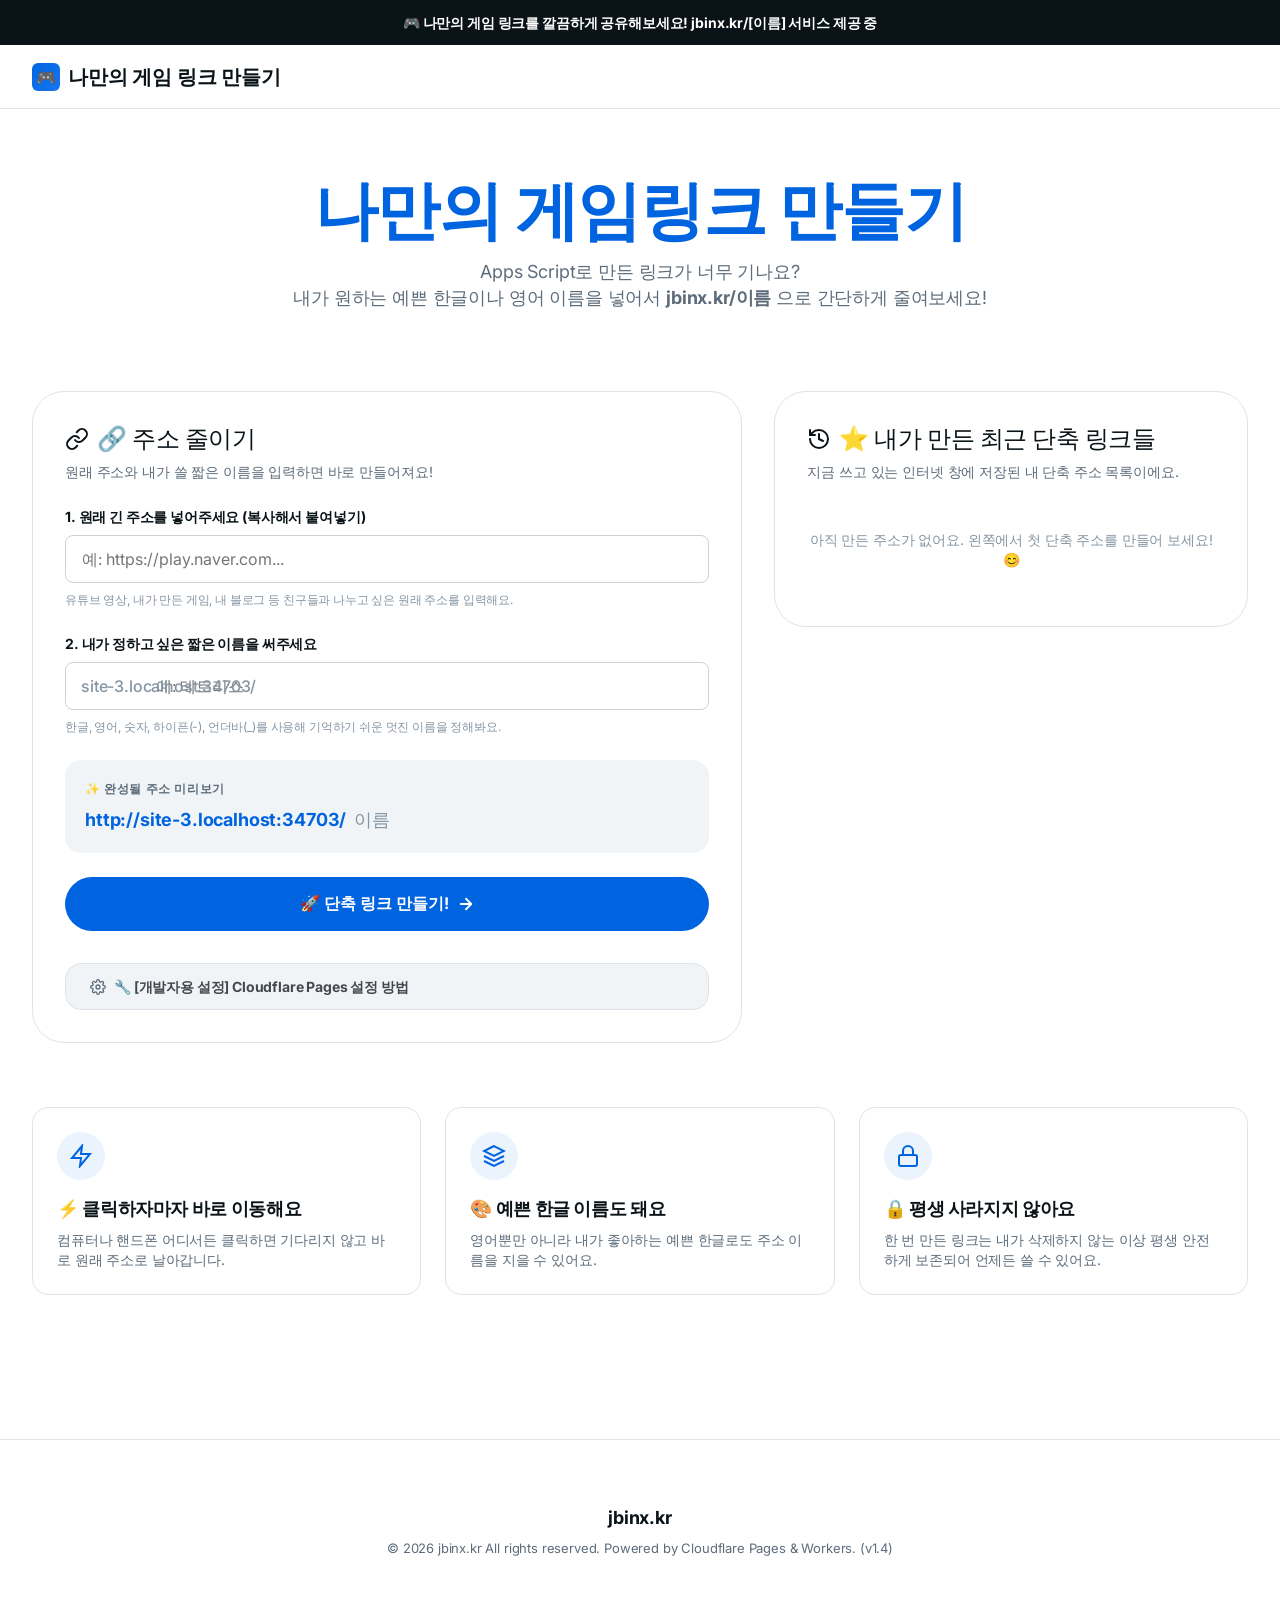
==== commit 2ca1b3a9: "Update index.html" ====
--- a/index.html
+++ b/index.html
@@ -27,9 +27,9 @@
     
     <!-- Hero Section -->
     <section class="hero-section">
-      <h1 class="hero-display" style="font-weight: 700; color: var(--color-primary);">주소를 짧게 만들어주는 요술 링크 🪄</h1>
+      <h1 class="hero-display" style="font-weight: 700; color: var(--color-primary);">나만의 게임링크 만들기</h1>
       <p class="hero-subtitle subtitle-md">
-        복잡하고 길어서 기억하기 힘든 인터넷 주소가 있나요?<br>
+        Apps Script로 만든 링크가 너무 기나요?<br>
         내가 원하는 예쁜 한글이나 영어 이름을 넣어서 <strong>jbinx.kr/이름</strong> 으로 간단하게 줄여보세요!
       </p>
     </section>
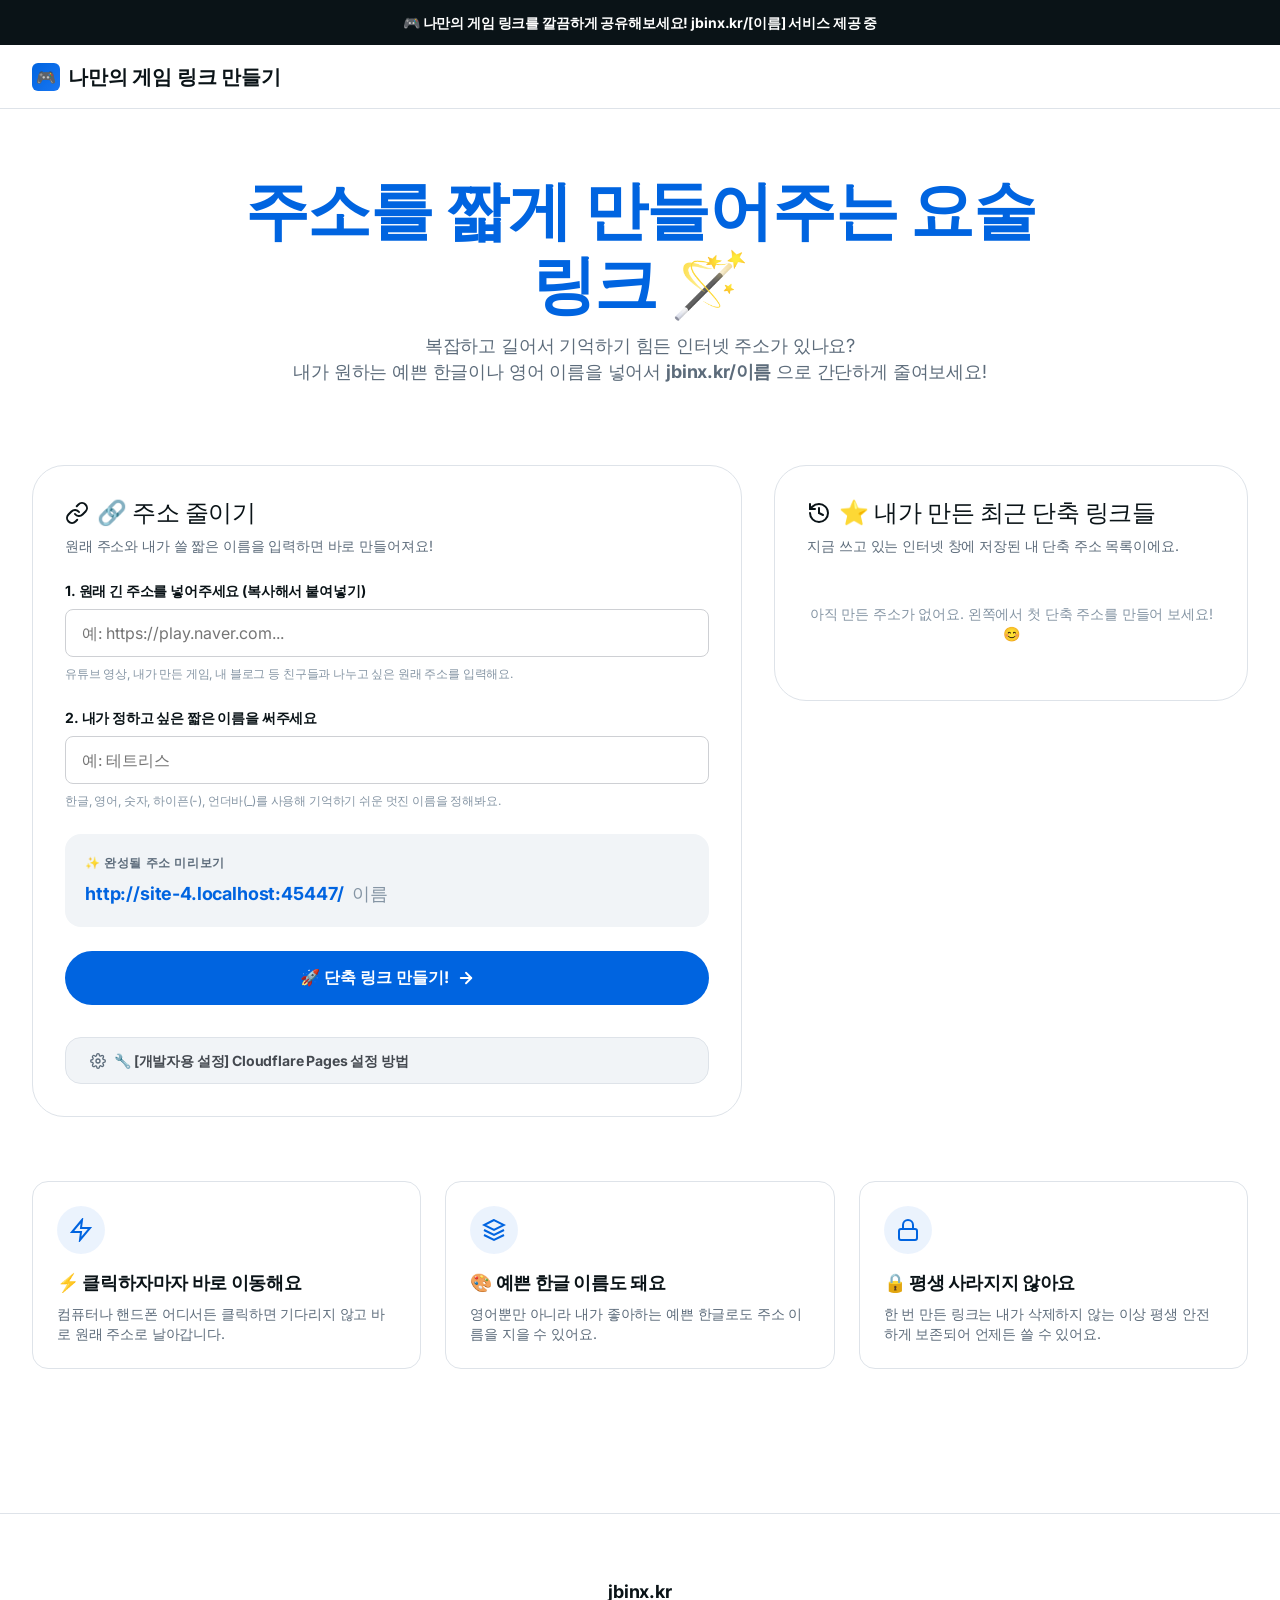
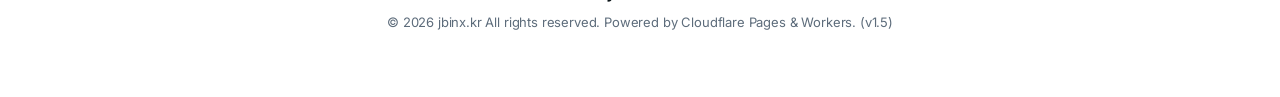
==== commit ffb71a0c: "Add files via upload" ====
--- a/index.html
+++ b/index.html
@@ -27,9 +27,9 @@
     
     <!-- Hero Section -->
     <section class="hero-section">
-      <h1 class="hero-display" style="font-weight: 700; color: var(--color-primary);">나만의 게임링크 만들기</h1>
+      <h1 class="hero-display" style="font-weight: 700; color: var(--color-primary);">주소를 짧게 만들어주는 요술 링크 🪄</h1>
       <p class="hero-subtitle subtitle-md">
-        Apps Script로 만든 링크가 너무 기나요?<br>
+        복잡하고 길어서 기억하기 힘든 인터넷 주소가 있나요?<br>
         내가 원하는 예쁜 한글이나 영어 이름을 넣어서 <strong>jbinx.kr/이름</strong> 으로 간단하게 줄여보세요!
       </p>
     </section>
@@ -60,8 +60,7 @@
           <div class="form-group">
             <label for="custom-slug" class="form-label">2. 내가 정하고 싶은 짧은 이름을 써주세요</label>
             <div class="input-container">
-              <input type="text" id="custom-slug" class="text-input has-prefix" placeholder="예: 테트리스" required pattern="^[a-zA-Z0-9-_\u3131-\uD79D]+$">
-              <span class="input-prefix">jbinx.kr/</span>
+              <input type="text" id="custom-slug" class="text-input" placeholder="예: 테트리스" required pattern="^[a-zA-Z0-9-_\uAC00-\uD7A3\u3130-\u318F]+$">
             </div>
             <p class="input-helper">한글, 영어, 숫자, 하이픈(-), 언더바(_)를 사용해 기억하기 쉬운 멋진 이름을 정해봐요.</p>
             <div id="slug-error" class="input-error-msg">한글, 영어, 숫자, 하이픈(-)만 쓸 수 있어요!</div>
@@ -151,7 +150,7 @@
   <!-- Footer Section -->
   <footer>
     <div class="footer-logo">jbinx.kr</div>
-    <div class="footer-copy">© 2026 jbinx.kr All rights reserved. Powered by Cloudflare Pages & Workers. (v1.4)</div>
+    <div class="footer-copy">© 2026 jbinx.kr All rights reserved. Powered by Cloudflare Pages & Workers. (v1.5)</div>
   </footer>
 
   <!-- Toast Notification -->
@@ -159,6 +158,6 @@
     <!-- Toasts dynamically appended here -->
   </div>
 
-  <script src="app.js?v=1.4"></script>
+  <script src="app.js?v=1.5"></script>
 </body>
 </html>
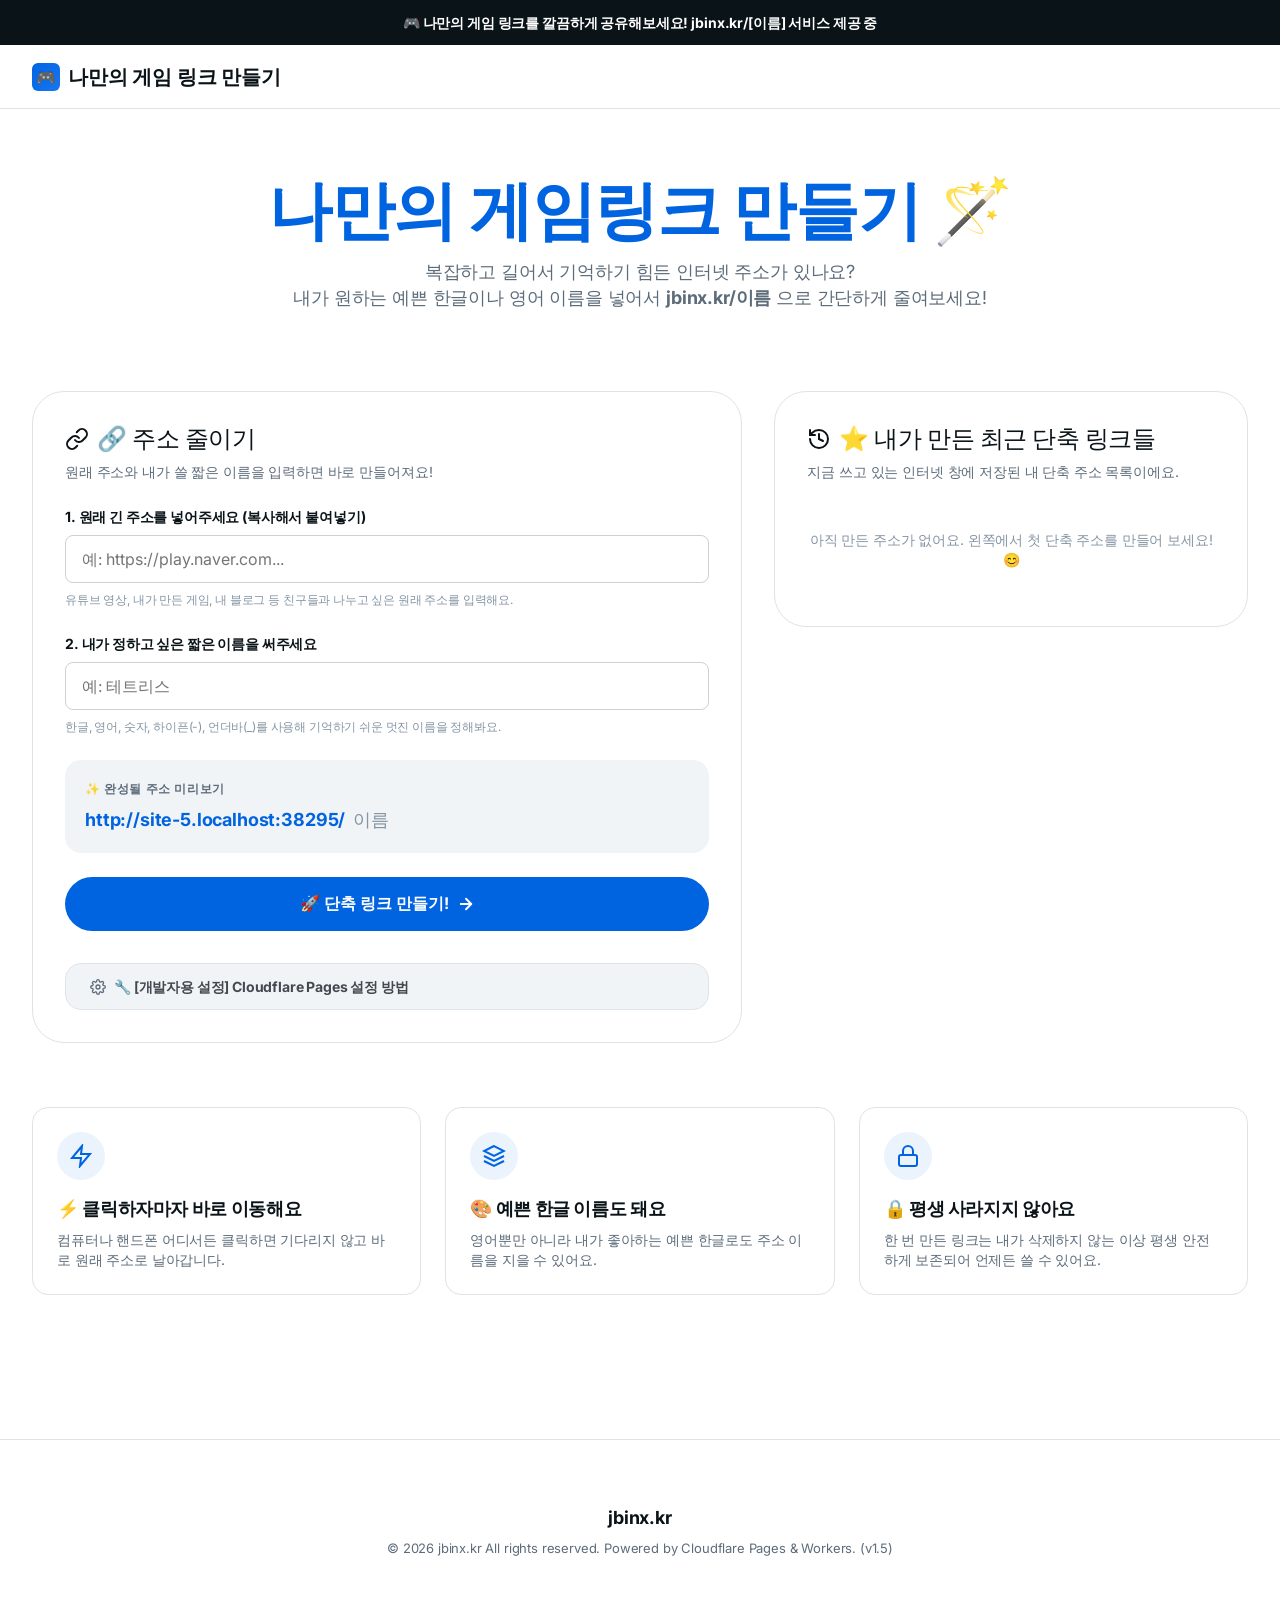
==== commit 2eb0c358: "Update index.html" ====
--- a/index.html
+++ b/index.html
@@ -27,7 +27,7 @@
     
     <!-- Hero Section -->
     <section class="hero-section">
-      <h1 class="hero-display" style="font-weight: 700; color: var(--color-primary);">주소를 짧게 만들어주는 요술 링크 🪄</h1>
+      <h1 class="hero-display" style="font-weight: 700; color: var(--color-primary);">나만의 게임링크 만들기 🪄</h1>
       <p class="hero-subtitle subtitle-md">
         복잡하고 길어서 기억하기 힘든 인터넷 주소가 있나요?<br>
         내가 원하는 예쁜 한글이나 영어 이름을 넣어서 <strong>jbinx.kr/이름</strong> 으로 간단하게 줄여보세요!
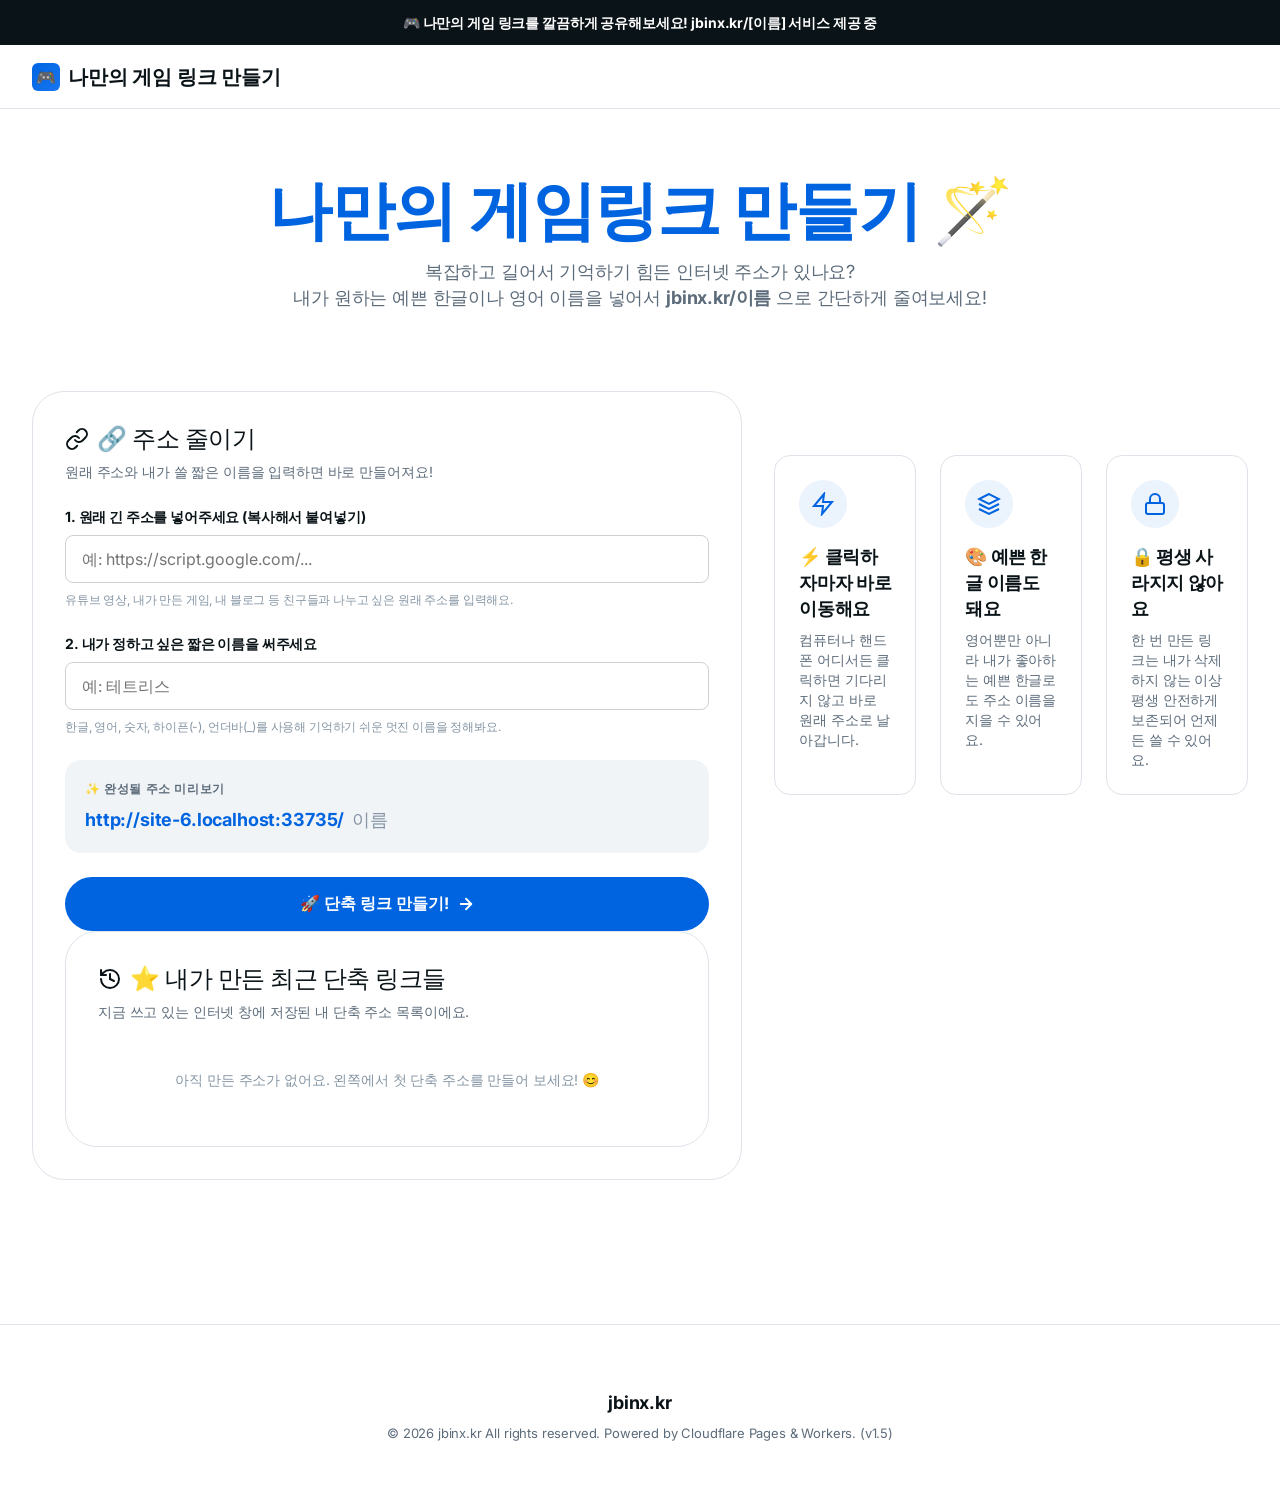
==== commit 51e45c1f: "Update index.html" ====
--- a/index.html
+++ b/index.html
@@ -50,7 +50,7 @@
           <div class="form-group">
             <label for="dest-url" class="form-label">1. 원래 긴 주소를 넣어주세요 (복사해서 붙여넣기)</label>
             <div class="input-container">
-              <input type="url" id="dest-url" class="text-input" placeholder="예: https://play.naver.com..." required>
+              <input type="url" id="dest-url" class="text-input" placeholder="예: https://script.google.com/..." required>
             </div>
             <p class="input-helper">유튜브 영상, 내가 만든 게임, 내 블로그 등 친구들과 나누고 싶은 원래 주소를 입력해요.</p>
             <div id="url-error" class="input-error-msg">인터넷 주소(http:// 나 https://로 시작하는 주소)를 똑바로 써주세요!</div>
@@ -80,24 +80,6 @@
             <svg width="18" height="18" viewBox="0 0 24 24" fill="none" stroke="currentColor" stroke-width="2.5" stroke-linecap="round" stroke-linejoin="round"><line x1="5" y1="12" x2="19" y2="12"></line><polyline points="12 5 19 12 12 19"></polyline></svg>
           </button>
         </form>
-
-        <!-- KV Connection Instruction (Collapsible for Kids) -->
-        <details class="help-box" style="cursor: pointer; padding: var(--space-md) var(--space-xl); margin-top: var(--space-xxl); border: 1px solid var(--color-hairline-soft); border-radius: var(--rounded-xl); background-color: var(--color-surface-soft);">
-          <summary style="font-size: 14px; font-weight: 700; color: var(--color-charcoal); display: flex; align-items: center; gap: var(--space-xs); outline: none; list-style: none;">
-            <svg width="16" height="16" viewBox="0 0 24 24" fill="none" stroke="currentColor" stroke-width="2" stroke-linecap="round" stroke-linejoin="round" class="feather feather-settings" style="color: var(--color-steel);"><circle cx="12" cy="12" r="3"></circle><path d="M19.4 15a1.65 1.65 0 0 0 .33 1.82l.06.06a2 2 0 1 1-2.83 2.83l-.06-.06a1.65 1.65 0 0 0-1.82-.33 1.65 1.65 0 0 0-1 1.51V21a2 2 0 0 1-4 0v-.09A1.65 1.65 0 0 0 9 19.4a1.65 1.65 0 0 0-1.82.33l-.06.06a2 2 0 1 1-2.83-2.83l.06-.06a1.65 1.65 0 0 0 .33-1.82 1.65 1.65 0 0 0-1.51-1H3a2 2 0 0 1 0-4h.09A1.65 1.65 0 0 0 4.6 9a1.65 1.65 0 0 0-.33-1.82l-.06-.06a2 2 0 1 1 2.83-2.83l.06.06a1.65 1.65 0 0 0 1.82.33H9a1.65 1.65 0 0 0 1-1.51V3a2 2 0 0 1 4 0v.09a1.65 1.65 0 0 0 1 1.51 1.65 1.65 0 0 0 1.82-.33l.06-.06a2 2 0 1 1 2.83 2.83l-.06.06a1.65 1.65 0 0 0-.33 1.82V9a1.65 1.65 0 0 0 1.51 1H21a2 2 0 0 1 0 4h-.09a1.65 1.65 0 0 0-1.51 1z"></path></svg>
-            <span>🔧 [개발자용 설정] Cloudflare Pages 설정 방법</span>
-          </summary>
-          <div style="margin-top: var(--space-md); font-size: 13px; line-height: 1.6; color: var(--color-slate); cursor: default;" onclick="event.stopPropagation();">
-            <p style="margin-bottom: var(--space-xs);">정상적인 링크 작동과 리다이렉션을 위해서는 Cloudflare Pages 설정이 필요합니다.</p>
-            <ol style="padding-left: var(--space-base); display: flex; flex-direction: column; gap: var(--space-xxs);">
-              <li>Cloudflare 대시보드에서 Pages 프로젝트 설정으로 이동합니다.</li>
-              <li><strong>설정(Settings) > Variables & secrets 또는 Bindings</strong> 메뉴를 선택합니다.</li>
-              <li><strong>KV 네임스페이스 바인딩 (KV namespace bindings)</strong>에서 아래 이름으로 만든 KV를 연동합니다.</li>
-              <li>바인딩 변수명 (Variable name): <code>SHORTENER_KV</code></li>
-            </ol>
-          </div>
-        </details>
-      </div>
 
       <!-- Right Column: Recent Links -->
       <div class="card">
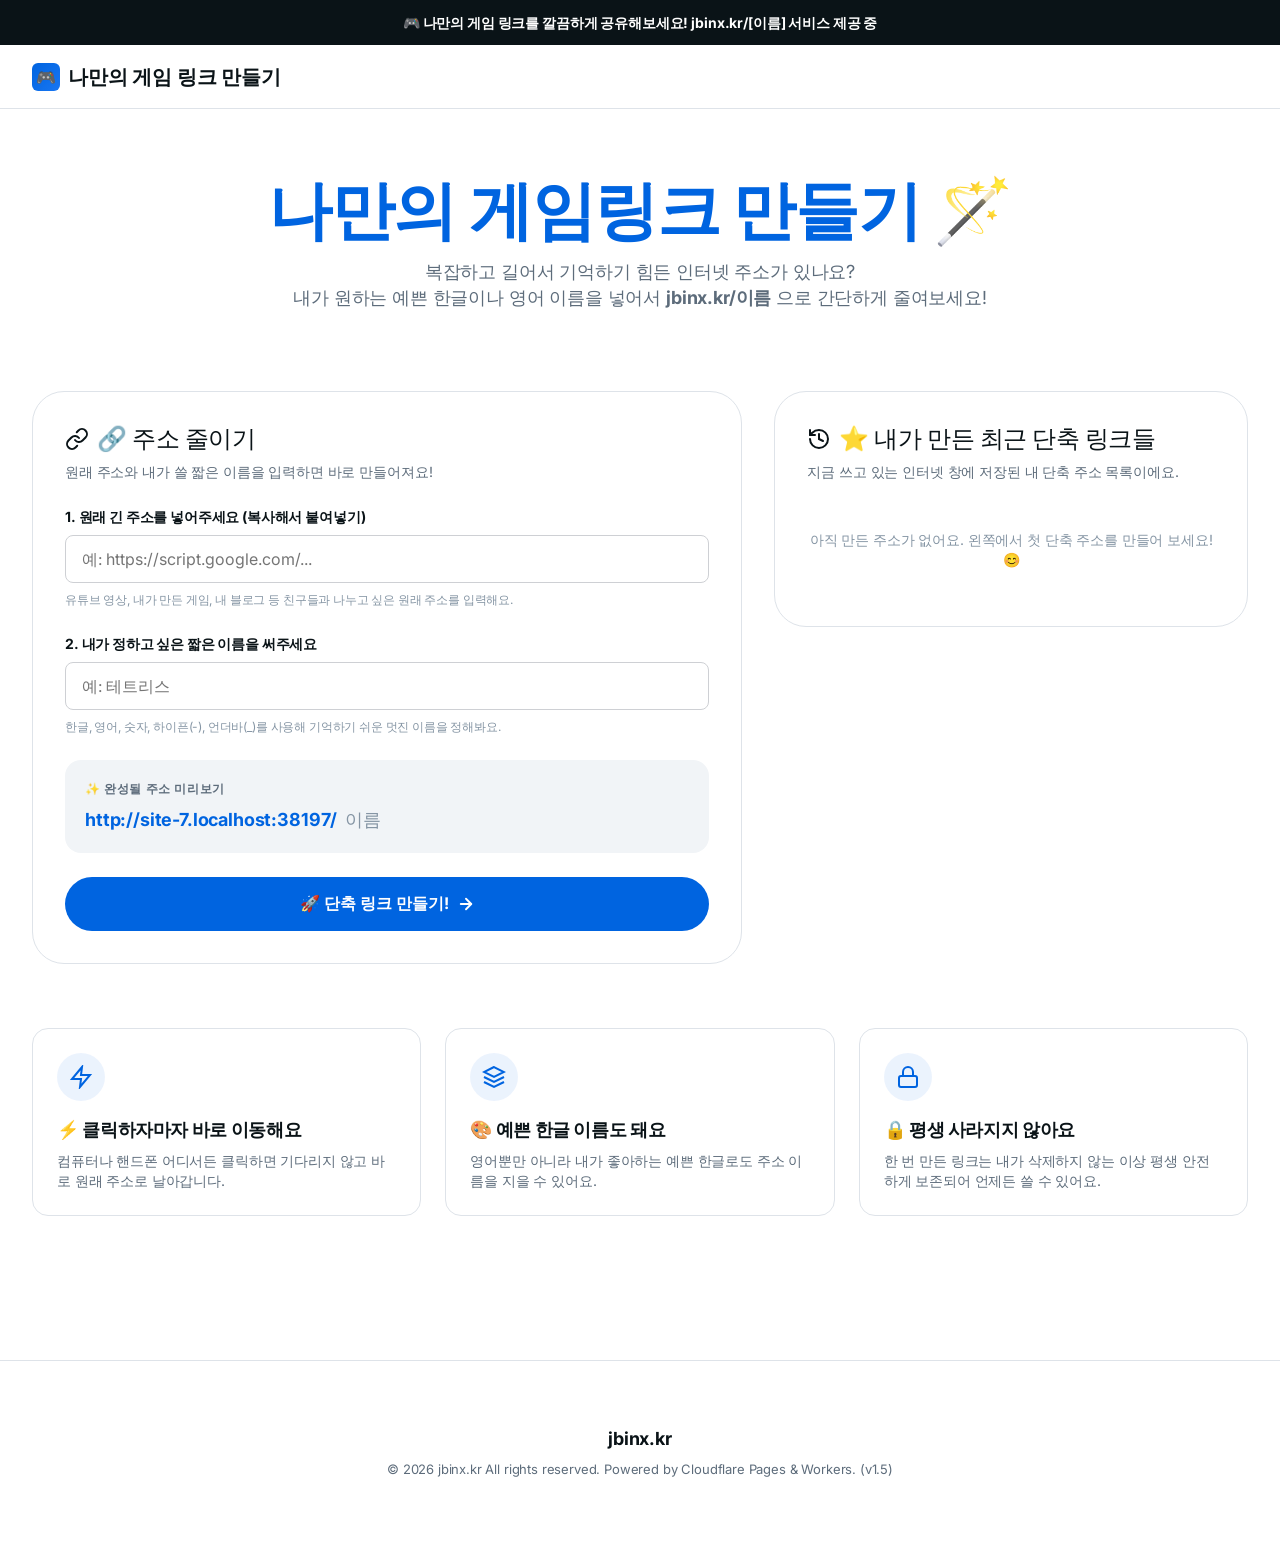
==== commit 1a8d8a37: "Add files via upload" ====
--- a/index.html
+++ b/index.html
@@ -80,6 +80,7 @@
             <svg width="18" height="18" viewBox="0 0 24 24" fill="none" stroke="currentColor" stroke-width="2.5" stroke-linecap="round" stroke-linejoin="round"><line x1="5" y1="12" x2="19" y2="12"></line><polyline points="12 5 19 12 12 19"></polyline></svg>
           </button>
         </form>
+      </div>
 
       <!-- Right Column: Recent Links -->
       <div class="card">
